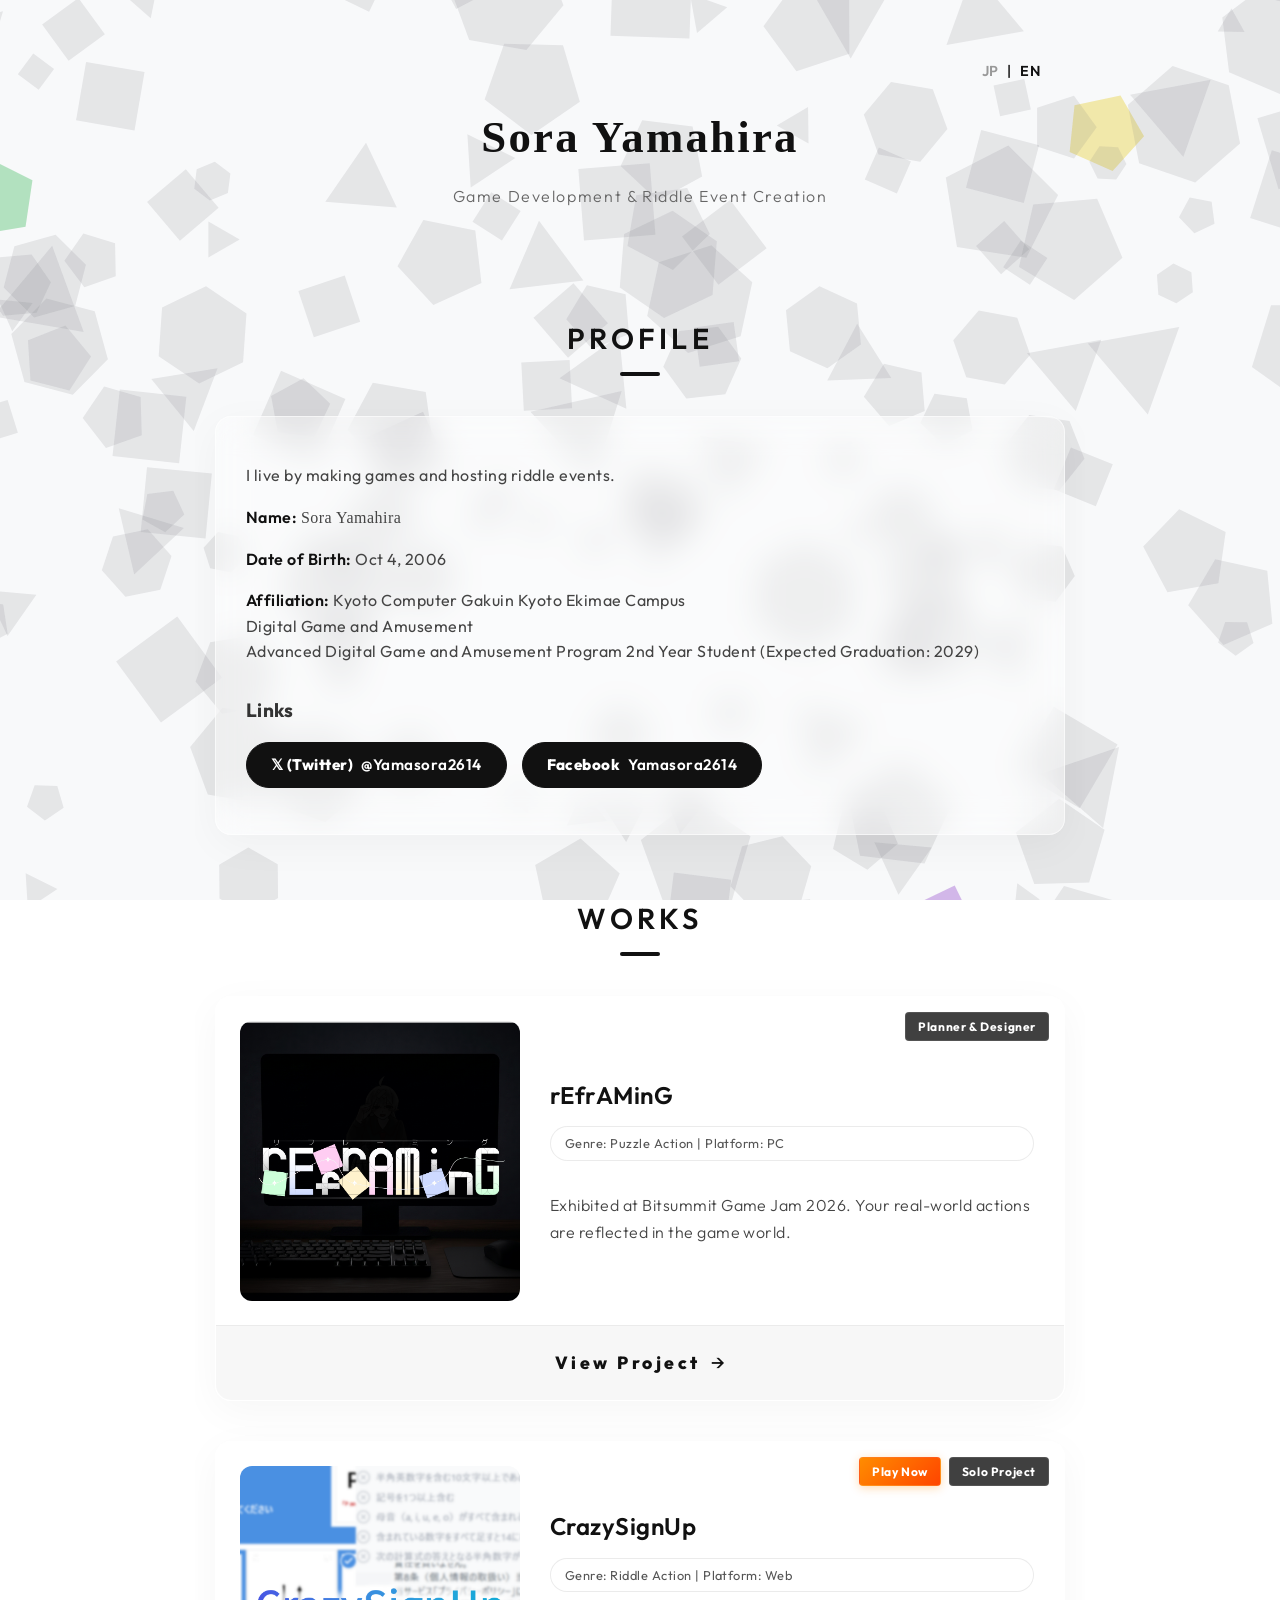
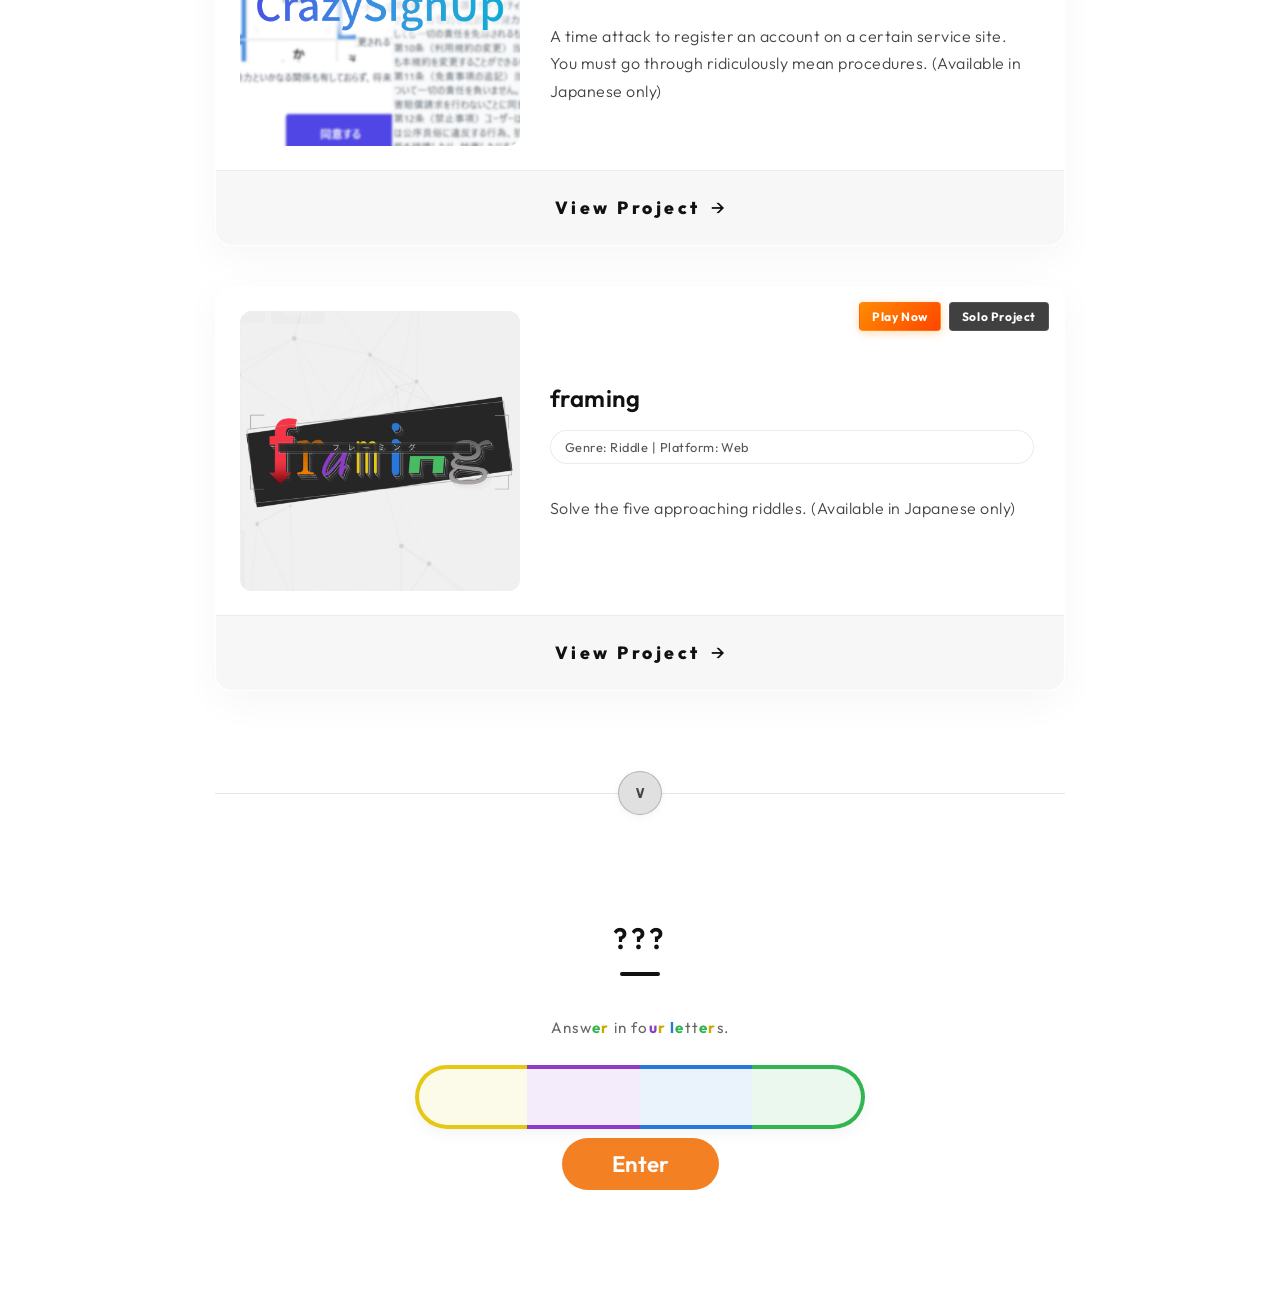
==== en/index.html @ 7fd2cfd7 "feat: portfolio出現時に「押して」青色バッジを追加し、名刺の透かしメッセージを表示するモーダルを実装" ====
<!DOCTYPE html>
<html lang="en">

<head>
    <meta charset="UTF-8">
    <meta name="viewport" content="width=device-width, initial-scale=1.0">
    <title>Sora Yamahira - Portfolio</title>
    <link rel="stylesheet" href="../style.css?v=2.70">
</head>

<body>

    <canvas id="bg-canvas"></canvas>
    <script src="../script.js?v=2.70" defer></script>

    <header>
        <div class="lang-switcher">
            <a href="../index.html">JP</a> | <a href="index.html" class="active">EN</a>
        </div>
        <h1><span class="proper-name">Sora Yamahira</span></h1>
        <p>Game Development & Riddle Event Creation</p>
    </header>

    <section id="profile">
        <h2>PROFILE</h2>
        <div class="profile-box">
            <p>I live by making games and hosting riddle events.</p>
            <p><strong>Name:</strong> <span class="proper-name">Sora Yamahira</span></p>
            <p><strong>Date of Birth:</strong> Oct 4, 2006</p>
            <p><strong>Affiliation:</strong> Kyoto Computer Gakuin Kyoto Ekimae Campus<br>
                Digital Game and Amusement<br>
                Advanced Digital Game and Amusement Program <span id="grade-display">2nd Year Student (Expected Graduation: 2029)</span></p>

            <h3>Links</h3>
            <ul class="profile-links">
                <li><a href="https://twitter.com/Yamasora2614" target="_blank" class="profile-btn">
                    <strong>𝕏 (Twitter)</strong> @Yamasora2614
                </a></li>
                <li><a href="https://www.facebook.com/Yamasora2614" target="_blank" class="profile-btn">
                    <strong>Facebook</strong> Yamasora2614
                </a></li>
            </ul>
        </div>
    </section>

    <section id="works">
        <h2>WORKS</h2>

        <a href="https://bitsummit-gamejam.itch.io/reframing" target="_blank" class="work-card">
            <div class="work-badges-container">
                <div class="work-badge">Planner & Designer</div>
            </div>
            <div class="work-card-img">
                <img src="../img/reframing.png" alt="rEfrAMinG">
            </div>
            <div class="work-card-content">
                <h3>rEfrAMinG</h3>
                <div class="tag">Genre: Puzzle Action | Platform: PC</div>
                <p>Exhibited at Bitsummit Game Jam 2026. Your real-world actions are reflected in the game world.</p>
            </div>
            <div class="work-card-action">
                <span class="action-text">View Project</span>
                <span class="action-arrow">→</span>
            </div>
        </a>

        <a href="https://araradesu.github.io/CreazySignup/" target="_blank" class="work-card">
            <div class="work-badges-container">
                <div class="playable-badge">Play Now</div>
                <div class="work-badge">Solo Project</div>
            </div>
            <div class="work-card-img">
                <img src="../img/crazysignup.png" alt="CrazySignUp">
            </div>
            <div class="work-card-content">
                <h3>CrazySignUp</h3>
                <div class="tag">Genre: Riddle Action | Platform: Web</div>
                <p>A time attack to register an account on a certain service site. You must go through ridiculously mean procedures. (Available in Japanese only)</p>
            </div>
            <div class="work-card-action">
                <span class="action-text">View Project</span>
                <span class="action-arrow">→</span>
            </div>
        </a>

        <div id="works-older-part-wrapper">
            <a href="https://araradesu.github.io/framing/" target="_blank" class="work-card">
                <div class="work-badges-container">
                    <div class="playable-badge">Play Now</div>
                    <div class="work-badge">Solo Project</div>
                </div>
                <div class="work-card-img">
                    <img id="work-img-framing" src="../img/framingMYS.png" alt="framing">
                </div>
                <div class="work-card-content">
                    <h3>framing</h3>
                    <div class="tag">Genre: Riddle | Platform: Web</div>
                    <p>Solve the five approaching riddles. (Available in Japanese only)</p>
                </div>
                <div class="work-card-action">
                    <span class="action-text">View Project</span>
                    <span class="action-arrow">→</span>
                </div>
            </a>

            <div id="works-older-part" class="collapsible-content">
                <a href="https://unityroom.com/games/gimission" target="_blank" class="work-card">
                    <div class="work-badges-container">
                        <div class="playable-badge">Play Now</div>
                        <div class="work-badge">Solo Project</div>
                    </div>
                    <div class="work-card-img">
                        <img src="../img/gimissionicon.png" alt="GIMISSION">
                    </div>
                    <div class="work-card-content">
                        <h3>GIMISSION</h3>
                        <div class="tag">Genre: Casual | Platform: WebGL</div>
                        <p>A multi-tasking game of chicken where you play a mini-game while trying to stop a timer at the very last second. (Available in Japanese only)</p>
                    </div>
                    <div class="work-card-action">
                        <span class="action-text">View Project</span>
                        <span class="action-arrow">→</span>
                    </div>
                </a>

                <div class="work-card ended">
                    <div class="work-badges-container">
                        <div class="work-badge">Riddle Creator & Designer</div>
                    </div>
                    <div class="work-card-img">
                        <img src="../img/november.png" alt="November Festival Riddle Challenge">
                    </div>
                    <div class="work-card-content">
                        <h3>November Festival Riddle Challenge</h3>
                        <div class="tag">Genre: Scavenger Hunt Riddle Game | Platform: School Festival</div>
                        <p>An event held during the November 2025 school festival where participants explored the campus to solve riddles. (Available in Japanese only)</p>
                    </div>
                    <div class="work-card-action">
                        <span class="action-text">Ended</span>
                    </div>
                </div>

                <div class="work-card ended">
                    <div class="work-badges-container">
                        <div class="work-badge">Planner</div>
                    </div>
                    <div class="work-card-img">
                        <img src="../img/mouse.png" alt="Mouse Brave and the Trap-filled Treasure Castle">
                    </div>
                    <div class="work-card-content">
                        <h3>Mouse Brave and the Trap-filled Treasure Castle</h3>
                        <div class="tag">Genre: Action | Platform: PC</div>
                        <p>Exhibited at the Kyoto Computer Gakuin November Festival. The controls are mouse only. Collect treasures while evading various traps. (Available in Japanese only)</p>
                    </div>
                    <div class="work-card-action">
                        <span class="action-text">Ended</span>
                    </div>
                </div>
            </div>
        </div>

        <div id="works-toggle-wrapper">
            <hr class="toggle-line">
            <button id="works-toggle-btn-circle" class="works-toggle-btn-circle">
                <span class="arrow-icon">∨</span>
            </button>
        </div>
        
        <!-- 謎解きによるPortfolioカード挿入箇所、およびリセットボタン -->
        <div id="portfolio-reset-container" style="display: none; opacity: 0;">
            <button id="portfolio-reset-btn">Reset</button>
        </div>
    </section>

    <!-- 謎解き入力エリア -->
    <section id="puzzle-section">
        <h2>???</h2>
        <div class="puzzle-instructions">
            <p class="en-instruction">
                Answ<span class="color-green"><strong>e</strong></span><span class="color-yellow"><strong>r</strong></span> in fo<span class="color-purple"><strong>u</strong></span><span class="color-yellow"><strong>r</strong></span> <span class="color-blue"><strong>l</strong></span><span class="color-green"><strong>e</strong></span>tt<span class="color-green"><strong>e</strong></span><span class="color-yellow"><strong>r</strong></span>s.
            </p>
        </div>
        <div class="puzzle-input-wrapper">
            <input type="text" id="puzzle-input" autocomplete="off" placeholder="" />
        </div>
        <div id="puzzle-error" class="hidden-error">Already answered.</div>
        <button id="puzzle-submit">Enter</button>
    </section>

    <!-- 演出用要素 -->
    <div id="scroll-blocker" style="display: none; position: fixed; top: 0; left: 0; width: 100vw; height: 100vh; z-index: 9999;"></div>
    
    <!-- リセット確認モーダル -->
    <div id="reset-modal">
        <div class="reset-modal-content">
            <p>Do you want to reset your progress?</p>
            <div class="reset-modal-actions">
                <button class="reset-modal-btn confirm" id="reset-confirm">Yes</button>
                <button class="reset-modal-btn cancel" id="reset-cancel">No</button>
            </div>
        </div>
    </div>
    
    <div id="dark-backdrop"></div>
    <div id="congratulations-text">Congratulations!</div>

    <!-- 正解用オーバーレイ（モーダル） -->
    <div id="puzzle-overlay">
        <div class="puzzle-modal">
            <button id="puzzle-close-top" class="puzzle-close-top-btn">&times;</button>
            <h2>You solved the hidden riddle!</h2>
            <div class="puzzle-explanation">
                <!-- script.js will inject content here -->
            </div>
        </div>
    </div>

    <!-- cardboard modal for English -->
    <div id="cardboard-overlay">
        <div class="puzzle-modal">
            <button id="cardboard-close-top" class="puzzle-close-top-btn">&times;</button>
            <h2 style="font-family: 'Outfit', 'Zen Kaku Gothic New', sans-serif; font-weight: 800; border-bottom: 2px solid #111; padding-bottom: 10px; margin-bottom: 25px;">To You Who Found It</h2>
            <div class="puzzle-explanation" style="background: none; padding: 0; margin-bottom: 0;">
                <!-- 画像2枚横並び -->
                <div class="cardboard-images" style="display: flex; gap: 15px; justify-content: center; margin-bottom: 25px; flex-wrap: wrap;">
                    <img src="../img/CardboardFront.png" alt="Cardboard Front" style="max-width: calc(50% - 10px); border-radius: 8px; box-shadow: 0 4px 15px rgba(0,0,0,0.15); width: 100%; object-fit: contain;">
                    <img src="../img/CardboardBack.png" alt="Cardboard Back" style="max-width: calc(50% - 10px); border-radius: 8px; box-shadow: 0 4px 15px rgba(0,0,0,0.15); width: 100%; object-fit: contain;">
                </div>
                <div style="font-family: 'Zen Kaku Gothic New', sans-serif; line-height: 1.8; color: #333;">
                    <p style="margin-bottom: 15px;">Especially to those who have obtained my business card in some way.</p>
                    <p style="margin-bottom: 15px;">Hold the business card so that the back side (the side with the QR code) is visible, and <strong>try holding it up to the light.</strong></p>
                    <p style="margin-bottom: 0;">A message to you who solved the mystery should appear!</p>
                </div>
            </div>
        </div>
    </div>

</body>

</html>
---- style.css ----
@import url('https://fonts.googleapis.com/css2?family=Outfit:wght@300;400;600;800&family=Zen+Kaku+Gothic+New:wght@300;400;500;700&display=swap');

/* ウェブサイトの見た目（デザイン）を整える部分です */
html, body {
    overflow-x: hidden;
}
body {
    font-family: 'Outfit', 'Zen Kaku Gothic New', -apple-system, BlinkMacSystemFont, 'Helvetica Neue', Arial, 'Hiragino Kaku Gothic ProN', 'Hiragino Sans', Meiryo, sans-serif;
    line-height: 1.6;
    color: #333;
    max-width: 850px;
    margin: 0 auto;
    padding: 40px 20px;
    letter-spacing: 0.03em;
}

/* 「遡」の二点之繞などを正しく表示させるためのフォント指定 */
.proper-name {
    font-family: 'Yu Mincho', 'MS Mincho', 'Hiragino Mincho ProN', serif;
}

#bg-canvas {
    position: fixed;
    top: 0;
    left: 0;
    width: 100vw;
    height: 100vh;
    z-index: -1;
    pointer-events: none;
    background-color: #f8f9fa; /* よりクリーンで明るいグレー */
}

/* 登場アニメーション */
@keyframes fadeIn {
    from { opacity: 0; transform: translateY(20px); }
    to { opacity: 1; transform: translateY(0); }
}

header {
    animation: fadeIn 0.8s cubic-bezier(0.2, 0.8, 0.2, 1) backwards;
    text-align: center;
    padding: 60px 0 30px;
    margin-bottom: 50px;
    position: relative;
}

.lang-switcher {
    position: absolute;
    top: 20px;
    right: 20px;
    font-size: 0.9em;
    font-weight: 600;
}
.lang-switcher a {
    color: #999;
    text-decoration: none;
    transition: color 0.3s;
    padding: 0 5px;
}
.lang-switcher a:hover {
    color: #333;
}
.lang-switcher a.active {
    color: #111;
    pointer-events: none;
}

section {
    animation: fadeIn 0.8s cubic-bezier(0.2, 0.8, 0.2, 1) backwards;
    animation-delay: 0.15s;
}

section#works {
    animation-delay: 0.3s;
}

h1 {
    margin: 0;
    font-size: 2.8em;
    font-weight: 800;
    color: #111;
    letter-spacing: 0.05em;
}

header p {
    color: #666;
    font-weight: 300;
    margin-top: 10px;
    letter-spacing: 0.1em;
}

h2 {
    text-align: center;
    font-size: 1.8em;
    font-weight: 600;
    color: #111;
    margin-top: 60px;
    margin-bottom: 40px;
    position: relative;
    padding-bottom: 15px;
    letter-spacing: 0.15em; /* 字間を広げる */
}

/* 中央下部のアクセントライン */
h2::after {
    content: '';
    position: absolute;
    bottom: 0;
    left: 50%;
    transform: translateX(-50%);
    width: 40px;
    height: 4px;
    background-color: #111;
    border-radius: 2px;
}

/* Glassmorphism（すりガラス）ベースのカードスタイル */
.profile-box, .work-card {
    background: rgba(255, 255, 255, 0.35); /* 透明度を上げる（より透けさせる） */
    backdrop-filter: blur(16px);
    -webkit-backdrop-filter: blur(16px);
    border: 1px solid rgba(255, 255, 255, 0.6);
    box-shadow: 0 10px 40px rgba(0, 0, 0, 0.04);
    border-radius: 16px;
    transition: transform 0.3s ease, box-shadow 0.3s ease;
}

.profile-box {
    padding: 30px;
}

.profile-box:hover {
    box-shadow: 0 15px 40px rgba(0, 0, 0, 0.06);
}

/* 折り畳みトグルUI */
#works-older-part-wrapper {
    position: relative;
    overflow: visible; /* スムーズなアニメーションのため */
}

.collapsible-content {
    max-height: 0;
    overflow: hidden;
    opacity: 0;
    transition: max-height 0.8s cubic-bezier(0.4, 0, 0.2, 1), opacity 0.5s ease;
    pointer-events: none;
}

.collapsible-content.expanded {
    max-height: 2000px; /* 十分な高さ。JSで詳細制御可能 */
    opacity: 1;
    pointer-events: auto;
}

#works-toggle-wrapper {
    position: relative;
    margin: 40px 0 60px;
    display: flex;
    align-items: center;
    justify-content: center;
}

.toggle-line {
    position: absolute;
    top: 50%;
    left: 0;
    width: 100%;
    height: 1px;
    border: none;
    background: rgba(0, 0, 0, 0.1);
    margin: 0;
}

.works-toggle-btn-circle {
    position: relative;
    z-index: 10;
    width: 44px;
    height: 44px;
    border-radius: 50%;
    background: #e0e0e0;
    border: 1px solid rgba(0, 0, 0, 0.2);
    cursor: pointer;
    display: flex;
    align-items: center;
    justify-content: center;
    transition: all 0.3s ease;
    box-shadow: 0 2px 8px rgba(0,0,0,0.05);
}

.works-toggle-btn-circle:hover {
    background: #d0d0d0;
    transform: scale(1.1);
    box-shadow: 0 4px 12px rgba(0,0,0,0.1);
}

.arrow-icon {
    font-size: 1.2em;
    color: #444;
    font-weight: bold;
    display: block;
    line-height: 1;
}

a.work-card {
    text-decoration: none;
    color: inherit;
    display: flex;
    cursor: pointer;
}

.work-card {
    margin-bottom: 40px;
    display: flex;
    flex-wrap: wrap; /* 追加: アクションエリアを下部に折り返すため */
    align-items: stretch;
    padding: 0;
    overflow: hidden; /* 角丸を保つため */
    position: relative; /* バッジの基準点 */
}

/* 作品カード内のバッジコンテナ */
.work-badges-container {
    position: absolute;
    top: 15px;
    right: 15px;
    display: flex;
    gap: 8px;
    z-index: 10;
}

/* 役割バッジ & プレイ可能バッジ 共通 */
.work-badge, .playable-badge {
    padding: 4px 12px;
    border-radius: 4px;
    font-size: 0.75em;
    font-weight: bold;
    color: #fff;
    white-space: nowrap;
    backdrop-filter: blur(4px);
    border: 1px solid rgba(255, 255, 255, 0.1);
    letter-spacing: 0.05em;
}

.work-badge {
    background: rgba(17, 17, 17, 0.8);
}

.playable-badge {
    background: linear-gradient(135deg, #ff8c00, #ff4500);
    box-shadow: 0 2px 10px rgba(255, 140, 0, 0.3);
}

a.work-card:hover {
    transform: translateY(-4px);
    box-shadow: 0 20px 50px rgba(0, 0, 0, 0.08);
}

.work-card-img {
    margin: 24px;
    margin-right: 30px;
    flex-shrink: 0;
    width: 280px;
    height: 280px; /* 正方形に固定 */
    border-radius: 12px;
    overflow: hidden;
    position: relative;
    background: #eaeaea;
}

/* 画像ホバーエフェクト */
.work-card-img img {
    width: 100%;
    height: 100%;
    object-fit: cover;
    display: block;
    transition: transform 0.6s cubic-bezier(0.2, 0.8, 0.2, 1);
}

a.work-card:hover .work-card-img img {
    transform: scale(1.06);
}

.work-card-content {
    flex: 1 1 0%; /* 長いテキストでも改行を許容し、画像の下に落ちないようにする */
    min-width: 250px;
    display: flex;
    flex-direction: column;
    justify-content: center;
    padding: 24px 0;
    padding-right: 30px;
}

.work-card h3 {
    margin-top: 0;
    margin-bottom: 12px;
    font-size: 1.5em;
    font-weight: 600;
    color: #111;
}

.work-card p {
    margin-bottom: 0;
    color: #444;
    line-height: 1.7;
    font-weight: 300;
}

/* タグ（バッジ風） */
.tag {
    font-size: 0.8em;
    color: #555;
    margin-bottom: 15px;
    display: inline-block;
    padding: 6px 14px;
    border-radius: 20px;
    border: 1px solid rgba(0, 0, 0, 0.08);
    background-color: rgba(255, 255, 255, 0.5);
    font-weight: 400;
}

/* 下部の「作品を見る」ボタン領域 */
.work-card-action {
    position: relative;
    overflow: hidden;
    z-index: 1;
    width: 100%; /* 全幅にして下部に配置 */
    min-height: 50px;
    padding: 12px 0;
    background: rgba(17, 17, 17, 0.03);
    border-top: 1px solid rgba(0, 0, 0, 0.05);
    display: flex;
    flex-direction: row; /* 横並び */
    align-items: center;
    justify-content: center;
    color: #111;
    transition: color 0.15s ease-in-out;
}

/* 反射・色の塗りつぶし用疑似要素 */
.work-card-action::before {
    content: '';
    position: absolute;
    top: 0;
    left: 0;
    width: 100%;
    height: 100%;
    /* 黒 -> キラッとする白 -> 透明（初期表示用）斜めの境界線（/） */
    background: linear-gradient(120deg, #111 0%, #111 44%, rgba(255,255,255,0.6) 48%, rgba(255,255,255,0.9) 50%, rgba(255,255,255,0.4) 52%, transparent 55%, transparent 100%);
    background-size: 300% 100%;
    background-position: 100% 0; /* 最初は右側の透明部分を表示 */
    z-index: -1;
    transition: background-position 0.5s cubic-bezier(0.25, 1, 0.5, 1); /* 少し遅めに変更 */
}

.action-text {
    font-weight: 800;
    font-size: 1.1em;
    letter-spacing: 0.2em;
}

.action-arrow {
    margin-left: 10px;
    font-size: 1.3em;
    transition: transform 0.3s ease;
}

a.work-card:hover .work-card-action {
    color: #fff;
}

a.work-card:hover .work-card-action::before {
    background-position: 0 0; /* 左から右へキラッとしながら黒で塗りつぶす */
}

a.work-card:hover .action-arrow {
    transform: translateX(6px); /* 右へ動く */
}

/* １１月祭（終了）のスタイル */
.work-card.ended {
    /* 画像や説明の色はそのまま */
}

.work-card.ended .work-card-action {
    background: rgba(0, 0, 0, 0.03);
    color: #888;
}

.work-card.ended .action-text {
    opacity: 0.6; /* 開催終了の文字だけ少し薄く */
}

/* プロフィール */
.profile-box p {
    margin-bottom: 12px;
    color: #444;
}

.profile-box strong {
    font-weight: 600;
    color: #111;
}

.profile-box h3 {
    margin-top: 30px;
    margin-bottom: 15px;
    font-size: 1.2em;
}

.profile-links {
    list-style-type: none;
    padding: 0;
    display: flex;
    gap: 15px;
    flex-wrap: wrap;
}

.profile-links li {
    margin-bottom: 0;
}

.profile-btn {
    display: inline-flex;
    align-items: center;
    padding: 10px 24px;
    background: #111;
    color: #fff !important;
    text-decoration: none !important;
    border-radius: 30px;
    font-size: 0.95em;
    font-weight: 600;
    transition: all 0.3s cubic-bezier(0.2, 0.8, 0.2, 1);
    border: 1px solid #111;
}

.profile-btn strong {
    color: inherit !important;
    margin-right: 8px;
    font-weight: 800;
}

.profile-btn:hover {
    background: transparent;
    color: #111 !important;
    transform: translateY(-2px);
    box-shadow: 0 8px 20px rgba(0, 0, 0, 0.08);
}

/* レスポンシブ対応 */
@media (max-width: 700px) {
    body {
        padding: 10px 12px; /* さらにスリムに */
    }
    header {
        padding: 30px 0 15px;
        margin-bottom: 20px;
    }
    h1 {
        font-size: 1.8em; /* 少し小さくしてスッキリ */
    }
    h2 {
        font-size: 1.4em;
        margin-top: 30px;
        margin-bottom: 15px;
    }
    .profile-box {
        padding: 18px; /* ギチギチ感を減らすため内側余白微減 */
    }
    .profile-links {
        flex-direction: column;
        gap: 10px;
    }
    .profile-btn {
        width: 100%;
        justify-content: center;
        box-sizing: border-box;
    }
    .work-card {
        flex-direction: column;
        align-items: stretch;
    }
    .work-card-img {
        width: auto;
        height: auto;
        aspect-ratio: 1 / 1; /* スマホでも横幅に合わせて正方形を維持 */
        margin: 15px;
        margin-bottom: 0;
    }
    .work-card-content {
        padding: 15px;
    }
    .work-card h3 {
        font-size: 1.3em;
    }
    #puzzle-section {
        margin: 40px auto 30px; /* 上下の余白を減らしてスッキリ */
    }
    #puzzle-input {
        font-size: 1.3em;
        height: 46px;
    }
    .puzzle-modal {
        padding: 30px 20px 20px; /* モーダルのパディングも最適化 */
    }
    .puzzle-modal h2 {
        font-size: 1.2em;
        margin-top: 5px;
        padding-right: 20px; /* 右上ボタンに被らないように */
    }
}

/* 謎解きセクション */
#puzzle-section {
    text-align: center;
    margin: 100px auto 60px;
    max-width: 450px;
}

/* ヒント解決時のスタイル（色を戻す） */
.en-instruction.hint-solved span {
    color: #444 !important; /* 通常の文字色に近いダークグレー */
}
.en-instruction.hint-solved strong {
    font-weight: normal !important; /* 太字も通常の太さに戻す */
}

.puzzle-input-wrapper {
    position: relative;
    border-radius: 40px;
    padding: 4px; /* Border thickness */
    background: linear-gradient(to right, #e6c814 0%, #e6c814 25%, #8c3cc8 25%, #8c3cc8 50%, #2878dc 50%, #2878dc 75%, #32b450 75%, #32b450 100%);
    margin-bottom: 24px;
    box-shadow: 0 4px 15px rgba(0,0,0,0.05);
}

#puzzle-input {
    box-sizing: border-box;
    width: 100%;
    height: 56px;
    border: none;
    border-radius: 36px;
    background: rgba(255, 255, 255, 0.9);
    font-size: 1.8em;
    text-align: center;
    outline: none;
    font-family: 'Outfit', sans-serif;
    color: #111;
    font-weight: 600;
    letter-spacing: 0.1em;
}

#puzzle-submit {
    background: #f48024;
    color: #fff;
    border: none;
    border-radius: 30px;
    padding: 12px 50px;
    font-size: 1.4em;
    font-family: 'Outfit', sans-serif;
    font-weight: 600;
    cursor: pointer;
    transition: transform 0.2s, box-shadow 0.2s;
}

#puzzle-submit:hover {
    transform: scale(1.05);
    box-shadow: 0 4px 15px rgba(244, 128, 36, 0.4);
}

/* エラーメッセージの表示 */
#puzzle-error {
    color: #e74c3c;
    font-size: 0.95em;
    margin-bottom: 0;
    font-weight: 600;
    height: 0;
    opacity: 0;
    transform: translateY(-5px);
    overflow: hidden;
    transition: all 0.3s ease;
}
#puzzle-error.visible {
    height: auto;
    min-height: 24px;
    margin-bottom: 12px;
    opacity: 1;
    transform: translateY(0);
}

/* 不正解時のブルブルアニメーション */
.shake-anim {
    animation: shake 0.4s cubic-bezier(.36,.07,.19,.97) both;
}

@keyframes shake {
    10%, 90% { transform: translate3d(-1px, 0, 0); }
    20%, 80% { transform: translate3d(2px, 0, 0); }
    30%, 50%, 70% { transform: translate3d(-4px, 0, 0); }
    40%, 60% { transform: translate3d(4px, 0, 0); }
}

/* 謎解きオーバーレイ（モーダル） */
#puzzle-overlay {
    position: fixed;
    top: 0;
    left: 0;
    width: 100vw;
    height: 100vh;
    background: rgba(0, 0, 0, 0.7);
    backdrop-filter: blur(12px);
    -webkit-backdrop-filter: blur(12px);
    display: flex;
    align-items: center;
    justify-content: center;
    z-index: 1000;
    opacity: 0;
    pointer-events: none;
    transition: opacity 0.5s ease;
}

#puzzle-overlay.visible {
    opacity: 1;
    pointer-events: auto;
}

.puzzle-modal {
    background: #fff;
    padding: 40px;
    border-radius: 24px;
    width: 90%;
    max-width: 550px;
    position: relative; /* 右上閉じるボタン配置のため */
    box-shadow: 0 30px 80px rgba(0,0,0,0.25);
    transform: translateY(40px);
    opacity: 0;
    transition: all 0.5s cubic-bezier(0.2, 0.8, 0.2, 1);
    color: #111;
    max-height: 85vh; /* スマホではみ出さないように高さを制限 */
    overflow-y: auto;  /* 縦スクロール可能にする */
    box-sizing: border-box;
}

/* モーダル右上閉じるボタン */
.puzzle-close-top-btn {
    position: absolute;
    top: 15px;
    right: 15px;
    width: 36px;
    height: 36px;
    background: #111;
    border: none;
    border-radius: 50%;
    font-size: 22px;
    font-weight: bold;
    line-height: 1;
    cursor: pointer;
    display: flex;
    align-items: center;
    justify-content: center;
    color: #fff;
    transition: all 0.2s;
    z-index: 10;
}
.puzzle-close-top-btn:hover {
    background: #333;
    transform: scale(1.1);
}
@media (max-width: 700px) {
    .puzzle-close-top-btn {
        width: 40px; /* スマホでは押しやすく少し大きく */
        height: 40px;
        top: 10px;
        right: 10px;
        background: #111; /* スマホでも黒を維持 */
    }
}

#puzzle-overlay.visible .puzzle-modal {
    transform: translateY(0) scale(1);
    opacity: 1;
}

.puzzle-modal h2 {
    margin-top: 0;
    color: #111;
    font-size: 1.6em;
    margin-bottom: 25px;
    padding-bottom: 15px;
}

.puzzle-explanation {
    text-align: left;
    background: rgba(0,0,0,0.03);
    padding: 20px;
    border-radius: 12px;
    margin-bottom: 25px;
    line-height: 1.8;
}

.puzzle-explanation p {
    margin-bottom: 10px;
    color: #333;
}

.answer-text {
    margin-bottom: 0 !important;
    text-align: left;
    font-size: 1.2em;
    margin-top: 15px;
}

#puzzle-close {
    padding: 12px 40px;
    background: #111;
    color: #fff;
    border: none;
    border-radius: 30px;
    font-size: 1.1em;
    cursor: pointer;
    font-weight: 600;
    transition: background 0.3s;
}

#puzzle-close:hover {
    background: #333;
}

/* 揺れるアニメーション（不正解時） */
@keyframes shake {
    0%, 100% { transform: translateX(0); }
    20%, 60% { transform: translateX(-8px); }
    40%, 80% { transform: translateX(8px); }
}
.shake-anim {
    animation: shake 0.4s ease-in-out;
}

/* 正解後の無効化スタイル */
#puzzle-input:disabled {
    background: rgba(255, 255, 255, 0.4); /* 透明度を増やして入力できない感を出す */
    color: #666;
    cursor: not-allowed;
}

.puzzle-input-wrapper.solved {
    opacity: 0.5; /* 枠線のグラデーション全体も薄くする */
}

#puzzle-submit:disabled {
    background: #999; /* オレンジから灰色に */
    color: #e0e0e0;
    cursor: not-allowed;
    box-shadow: none;
    transform: none;
}

/* --- 謎解き複数回答・演出用スタイル --- */
.puzzle-instructions {
    margin-bottom: 25px;
    font-family: 'Outfit', 'Zen Kaku Gothic New', sans-serif;
}
.jp-instruction {
    font-weight: 600;
    margin-bottom: 5px;
    color: #111;
    font-size: 1.1em;
}
.en-instruction {
    font-size: 0.95em;
    color: #666;
    letter-spacing: 0.08em;
}
.color-yellow { color: #cda800; }
.color-purple { color: #8c3cc8; }
.color-blue { color: #2878dc; }
.color-green { color: #32b450; }
.color-red { color: #e63946; }
.color-orange { color: #f48024; }
.color-gray { color: #888888; }

/* 「押して」バッジ（青色） */
.special-blue-badge {
    background: linear-gradient(135deg, #2878dc, #0052b4);
    box-shadow: 0 2px 10px rgba(40, 120, 220, 0.3);
    border: 1px solid rgba(40, 120, 220, 0.4);
    cursor: pointer;
    transition: transform 0.2s, box-shadow 0.2s;
    pointer-events: auto; /* progress-locked対策 */
}
.special-blue-badge:hover {
    transform: scale(1.05);
    box-shadow: 0 4px 15px rgba(40, 120, 220, 0.5);
}

/* カードボード（名刺）用モーダル */
#cardboard-overlay {
    position: fixed;
    top: 0;
    left: 0;
    width: 100vw;
    height: 100vh;
    background: rgba(0, 0, 0, 0.7);
    backdrop-filter: blur(12px);
    -webkit-backdrop-filter: blur(12px);
    display: flex;
    align-items: center;
    justify-content: center;
    z-index: 1000;
    opacity: 0;
    pointer-events: none;
    transition: opacity 0.5s ease;
}
#cardboard-overlay.visible {
    opacity: 1;
    pointer-events: auto;
}
#cardboard-overlay.visible .puzzle-modal {
    transform: translateY(0) scale(1);
    opacity: 1;
}

.hidden-error {
    color: #e63946;
    font-size: 0.9em;
    margin-top: -15px;
    margin-bottom: 15px;
    font-weight: 600;
    opacity: 0;
    transition: opacity 0.3s;
    pointer-events: none;
}
.hidden-error.visible {
    opacity: 1;
}

#dark-backdrop {
    position: fixed;
    top: 0;
    left: 0;
    width: 100vw;
    height: 100vh;
    background: rgba(0, 0, 0, 0.7);
    z-index: 500;
    opacity: 0;
    pointer-events: none;
    transition: opacity 0.5s ease;
}
#dark-backdrop.visible {
    opacity: 1;
    pointer-events: auto;
}

.highlight-card {
    position: relative;
    z-index: 600 !important; /* 暗転より前面に */
}


/* プログレスバー */
.work-card-action.progress-mode {
    background: rgba(17, 17, 17, 0.03);
    color: #888;
}
.progress-bg {
    position: absolute;
    top: 0;
    left: 0;
    height: 100%;
    width: 0%;
    background: linear-gradient(90deg, rgba(17, 17, 17, 0.05), rgba(17, 17, 17, 0.2));
    transition: width 2s cubic-bezier(0.4, 0, 0.2, 1);
    z-index: 0;
}
.progress-text {
    position: relative;
    z-index: 1;
    transition: all 0.5s cubic-bezier(0.2, 0.8, 0.2, 1);
}
.work-card-action.progress-mode.animating .progress-text {
    font-size: 1.8em;
    color: #111;
    text-shadow: 0 2px 10px rgba(255,255,255,0.8);
    font-weight: 800;
}

/* ゲージ上昇中の浮き上がり演出（はねるのではなく、前に飛び出したまま維持） */
.work-card.elevated-anim {
    transform: scale(1.04);
    box-shadow: 0 25px 50px rgba(0, 0, 0, 0.15);
}

/* Congratulationsテキスト */
#congratulations-text {
    position: fixed;
    top: 15%;
    left: 50%;
    transform: translate(-50%, -20px);
    font-family: 'Outfit', sans-serif;
    font-size: clamp(2rem, 10vw, 3.5em);
    width: 100%;
    text-align: center;
    font-weight: 800;
    color: #fff;
    text-shadow: 0 4px 20px rgba(244, 128, 36, 0.8);
    z-index: 600;
    opacity: 0;
    pointer-events: none;
    transition: all 0.5s cubic-bezier(0.2, 0.8, 0.2, 1);
    letter-spacing: 0.05em;
}
#congratulations-text.visible {
    opacity: 1;
    transform: translate(-50%, 0);
}

/* ゲージ進行中のカードホバー無効化 */
a.work-card.progress-locked {
    cursor: default;
}
a.work-card.progress-locked:hover {
    transform: none;
    box-shadow: 0 10px 40px rgba(0, 0, 0, 0.04);
}
a.work-card.progress-locked:hover .work-card-img img {
    transform: none;
}
a.work-card.progress-locked:hover .work-card-action::before {
    background-position: 100% 0; /* 黒の塗りつぶしアニメーションを停止 */
}
a.work-card.progress-locked:hover .work-card-action {
    color: #888; /* テキスト色の変化も停止 */
}

/* 展開中のプレースホルダー光演出 */
.work-card.placeholder-mode::after {
    content: '';
    position: absolute;
    top: 0;
    left: -100%;
    width: 50%;
    height: 100%;
    background: linear-gradient(to right, transparent, rgba(255, 255, 255, 0.8), transparent);
    animation: glow-sweep 1.2s ease-in-out infinite;
    z-index: 10;
}
.work-card.placeholder-mode > * {
    pointer-events: none;
}

/* リセットボタン関連 */
#portfolio-reset-container {
    text-align: right;
    margin-top: -10px;
}
#portfolio-reset-btn {
    background: #c0392b;
    color: white;
    border: none;
    padding: 6px 16px;
    border-radius: 30px;
    font-size: 0.85em;
    cursor: pointer;
    font-weight: 600;
    box-shadow: 0 4px 12px rgba(192,57,43,0.3);
    transition: transform 0.2s ease, box-shadow 0.2s ease, background 0.2s;
}
#portfolio-reset-btn:hover {
    transform: translateY(-2px);
    box-shadow: 0 6px 16px rgba(192,57,43,0.4);
    background: #96281b;
}

/* リセット確認モーダル */
#reset-modal {
    position: fixed;
    top: 0; left: 0; width: 100vw; height: 100vh;
    background: rgba(0,0,0,0.5);
    display: flex;
    justify-content: center;
    align-items: center;
    z-index: 10000;
    opacity: 0;
    pointer-events: none;
    transition: opacity 0.3s;
}
#reset-modal.visible {
    opacity: 1;
    pointer-events: auto;
}
.reset-modal-content {
    background: white;
    padding: 30px;
    border-radius: 12px;
    text-align: center;
    box-shadow: 0 10px 40px rgba(0,0,0,0.2);
    transform: translateY(20px);
    transition: transform 0.3s cubic-bezier(0.2,0.8,0.2,1);
    color: #111;
}
#reset-modal.visible .reset-modal-content {
    transform: translateY(0);
}
.reset-modal-actions {
    margin-top: 25px;
    display: flex;
    justify-content: center;
    gap: 15px;
}
.reset-modal-btn {
    border: none;
    padding: 10px 30px;
    border-radius: 30px;
    font-size: 1em;
    cursor: pointer;
    font-weight: 600;
    transition: background 0.2s, transform 0.2s;
}
.reset-modal-btn.confirm {
    background: #c0392b;
    color: white;
}
.reset-modal-btn.confirm:hover {
    background: #96281b;
    transform: translateY(-1px);
}
.reset-modal-btn.cancel {
    background: #f1f1f1;
    color: #333;
}
.reset-modal-btn.cancel:hover {
    background: #e1e1e1;
    transform: translateY(-1px);
}
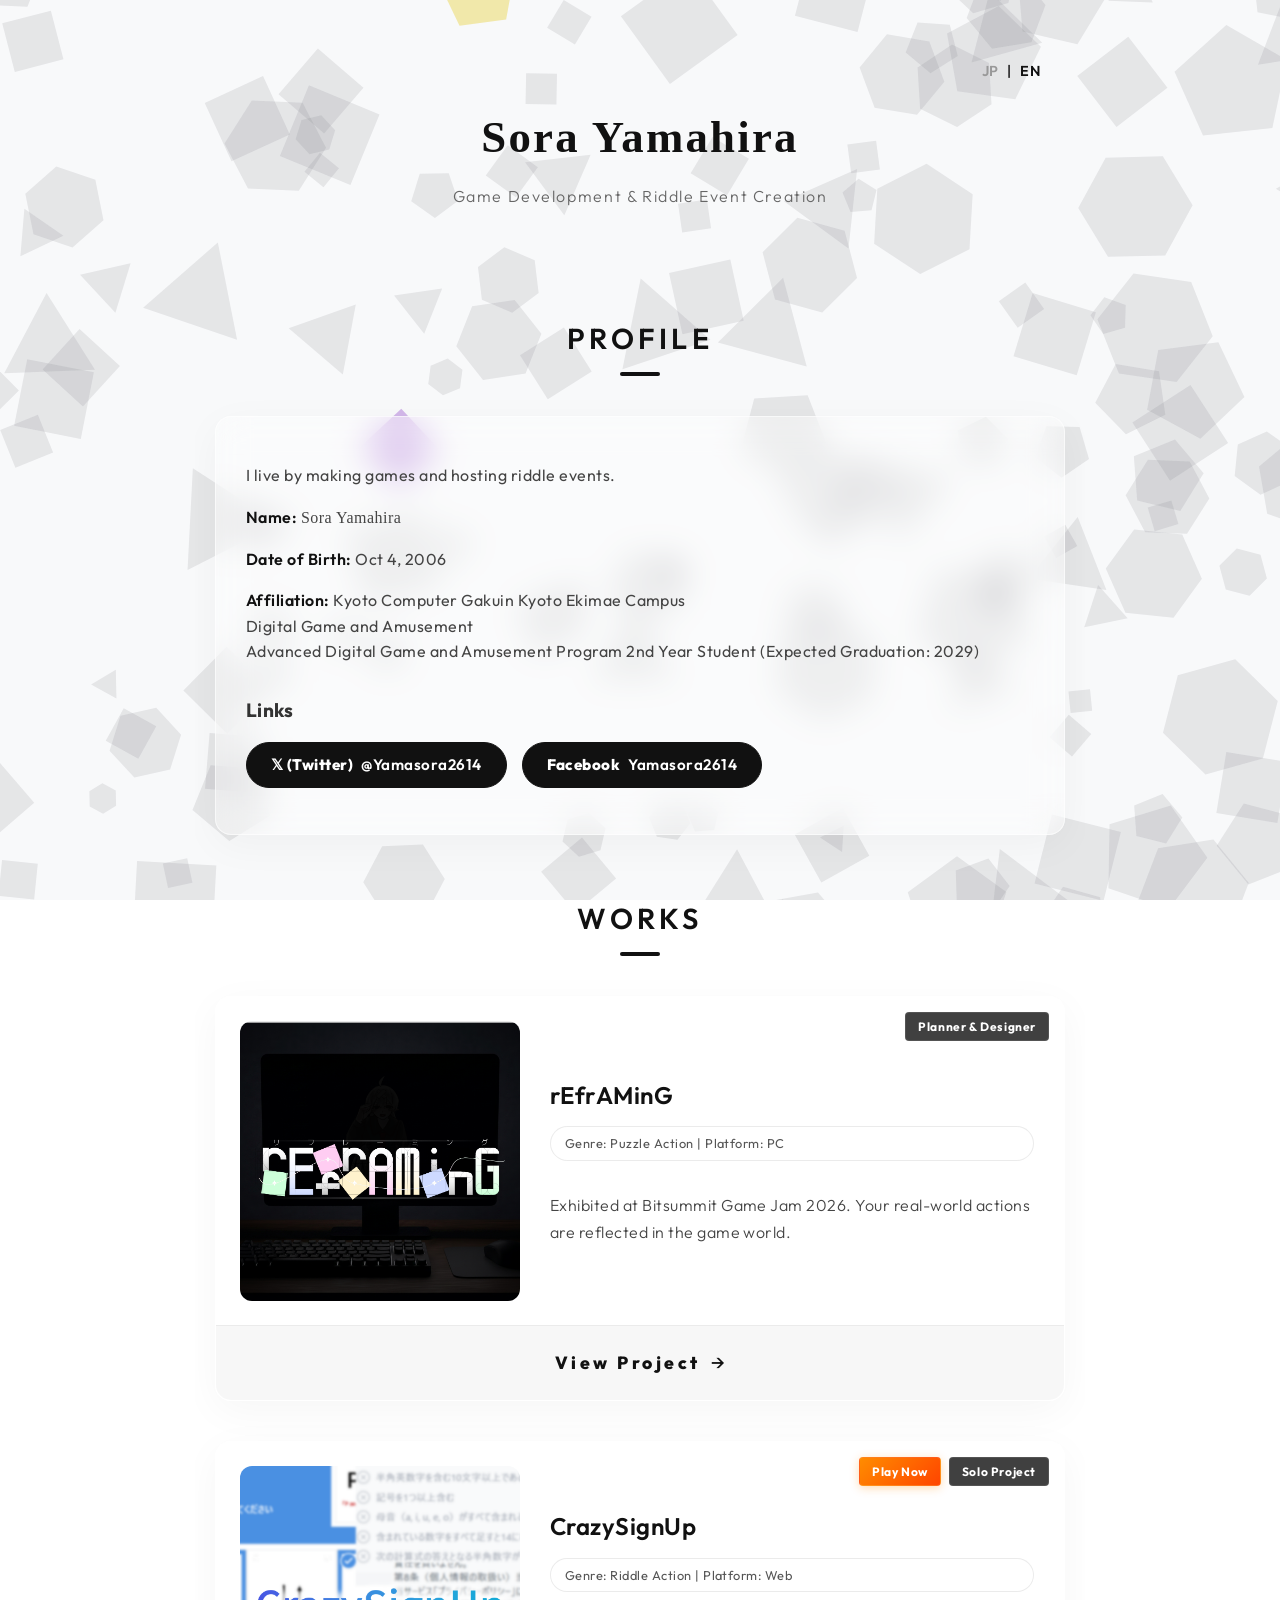
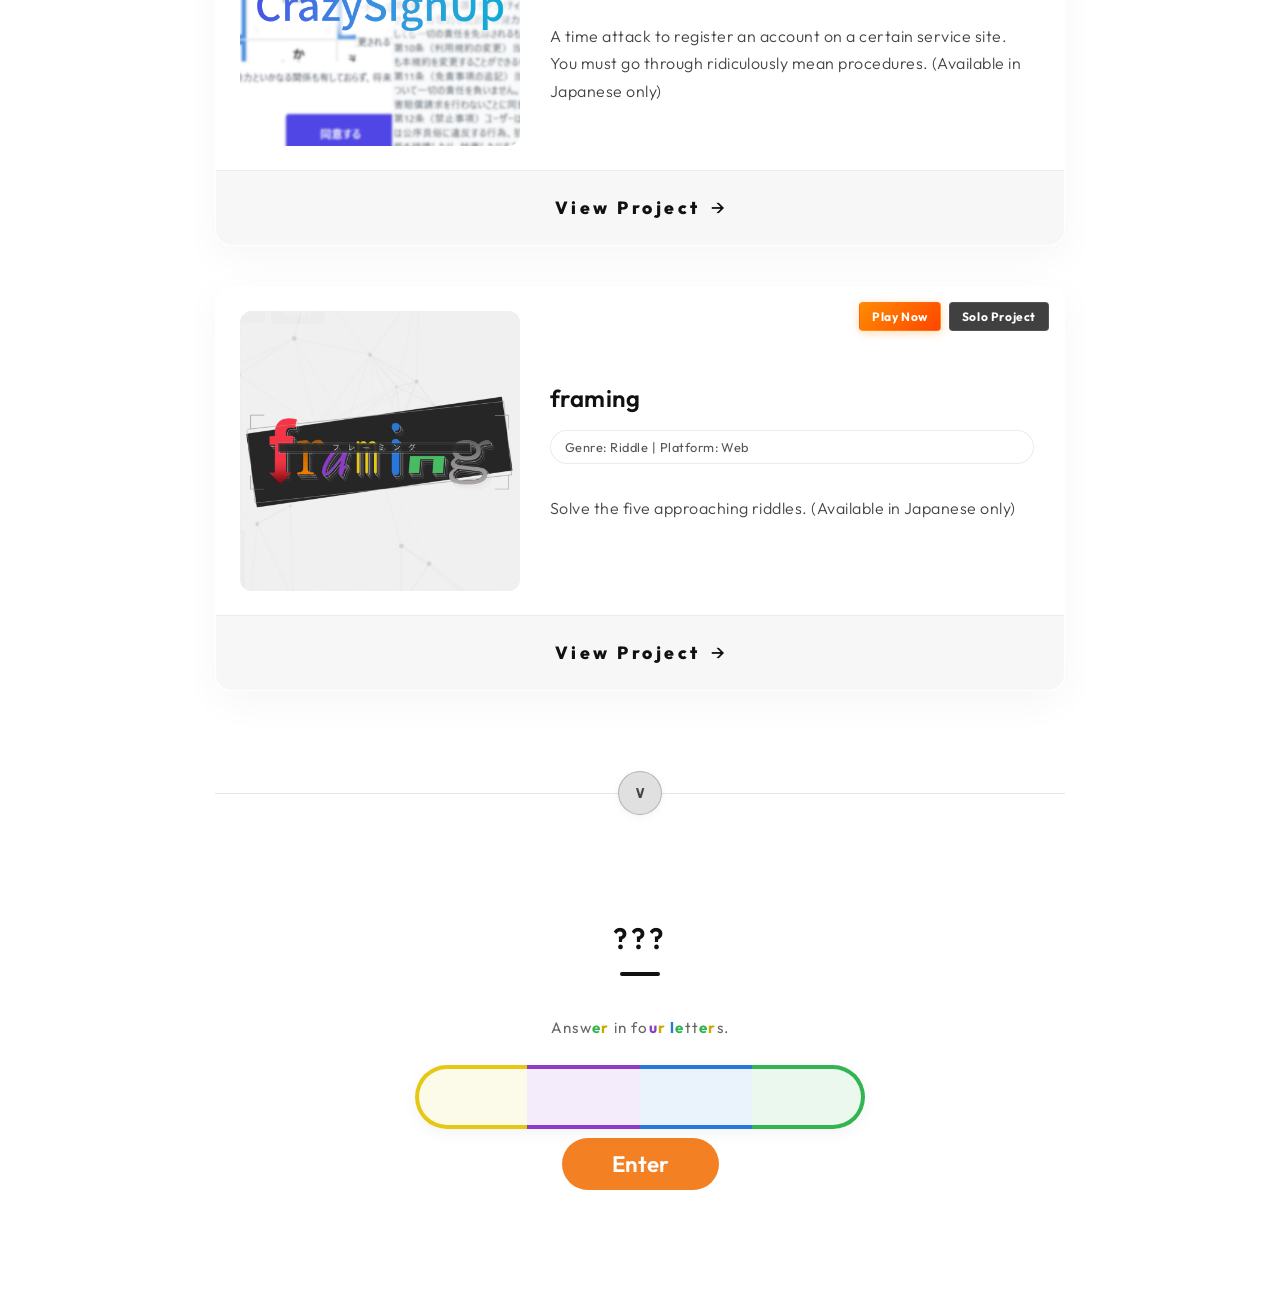
==== commit edf1bd87: "fix: キャッシュによる古いJSの読み込みを防止するためHTMLの読み込みバージョンを2.80に更新、および透かし重ね合わせ演出を最新の仕様（裏面を手前に少し透明化、その下に左右反転させた表面を重ね" ====
--- a/en/index.html
+++ b/en/index.html
@@ -5,13 +5,13 @@
     <meta charset="UTF-8">
     <meta name="viewport" content="width=device-width, initial-scale=1.0">
     <title>Sora Yamahira - Portfolio</title>
-    <link rel="stylesheet" href="../style.css?v=2.70">
+    <link rel="stylesheet" href="../style.css?v=2.80">
 </head>
 
 <body>
 
     <canvas id="bg-canvas"></canvas>
-    <script src="../script.js?v=2.70" defer></script>
+    <script src="../script.js?v=2.80" defer></script>
 
     <header>
         <div class="lang-switcher">
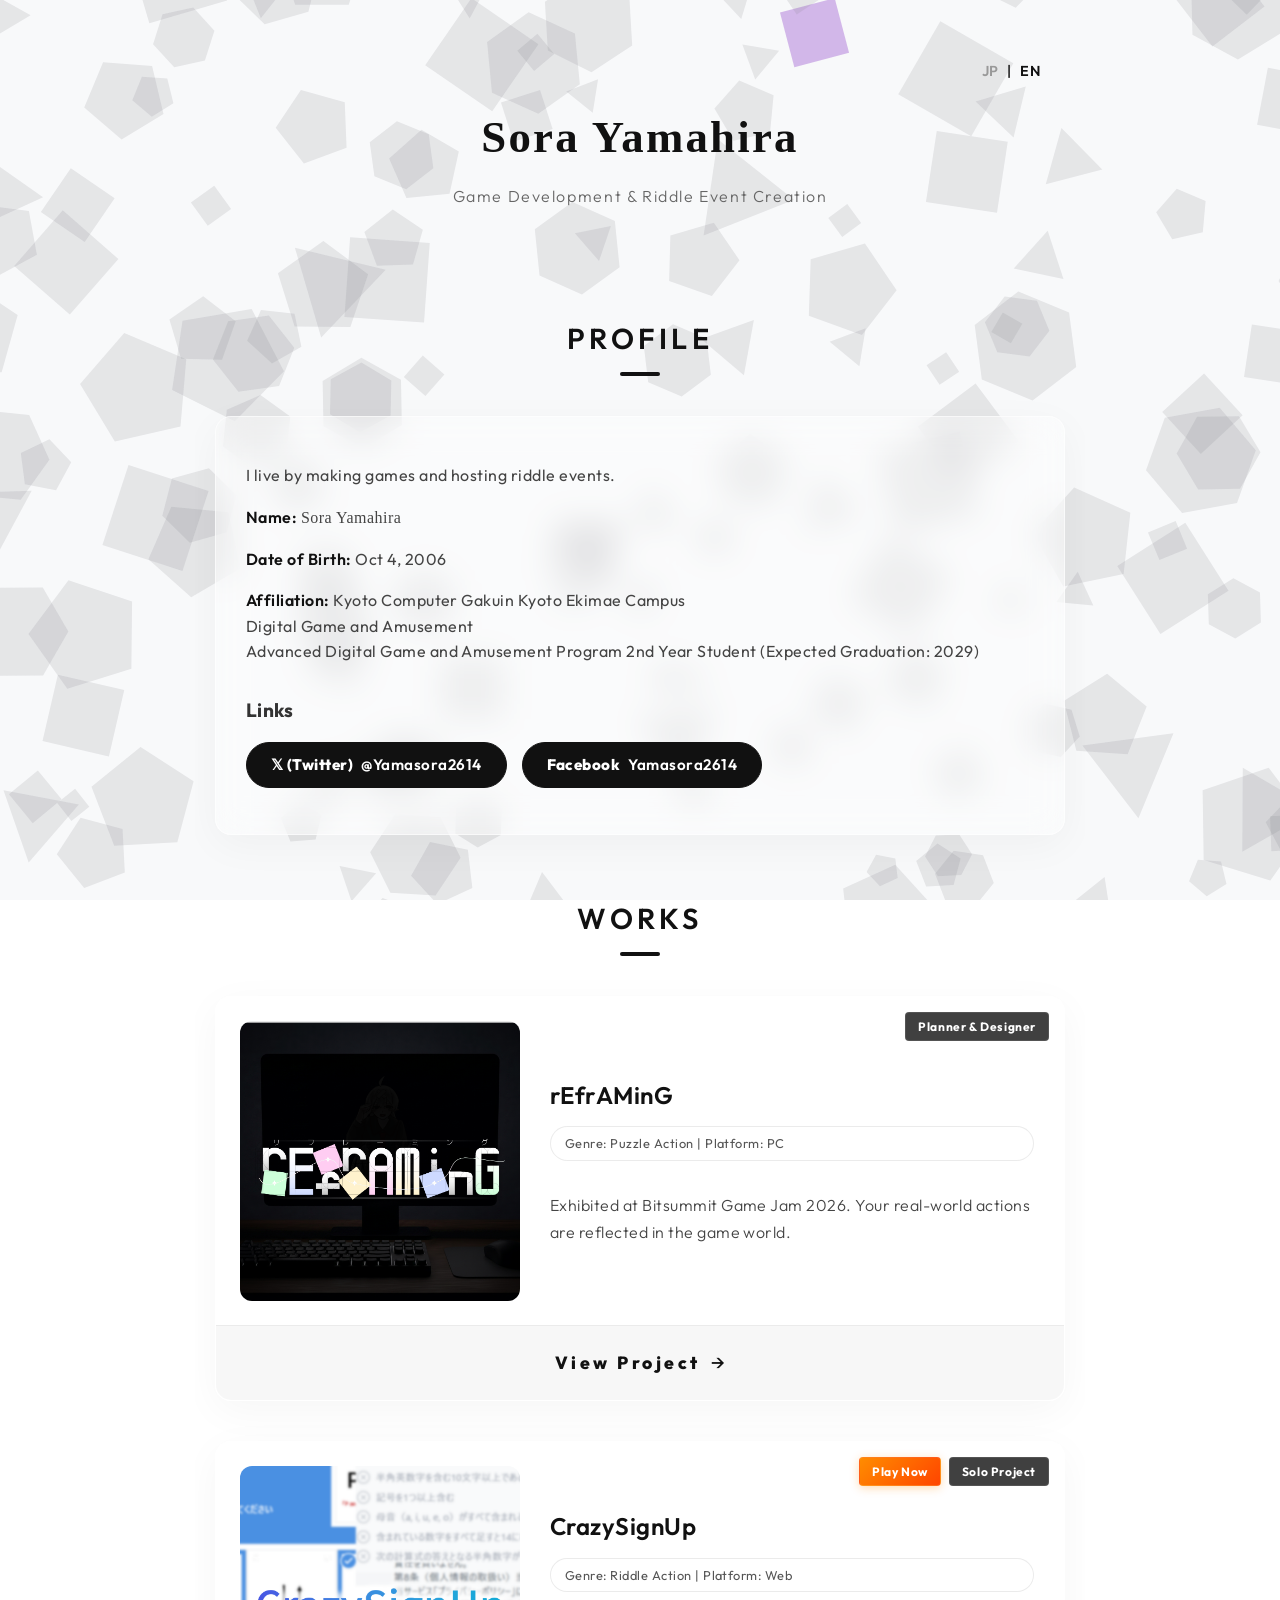
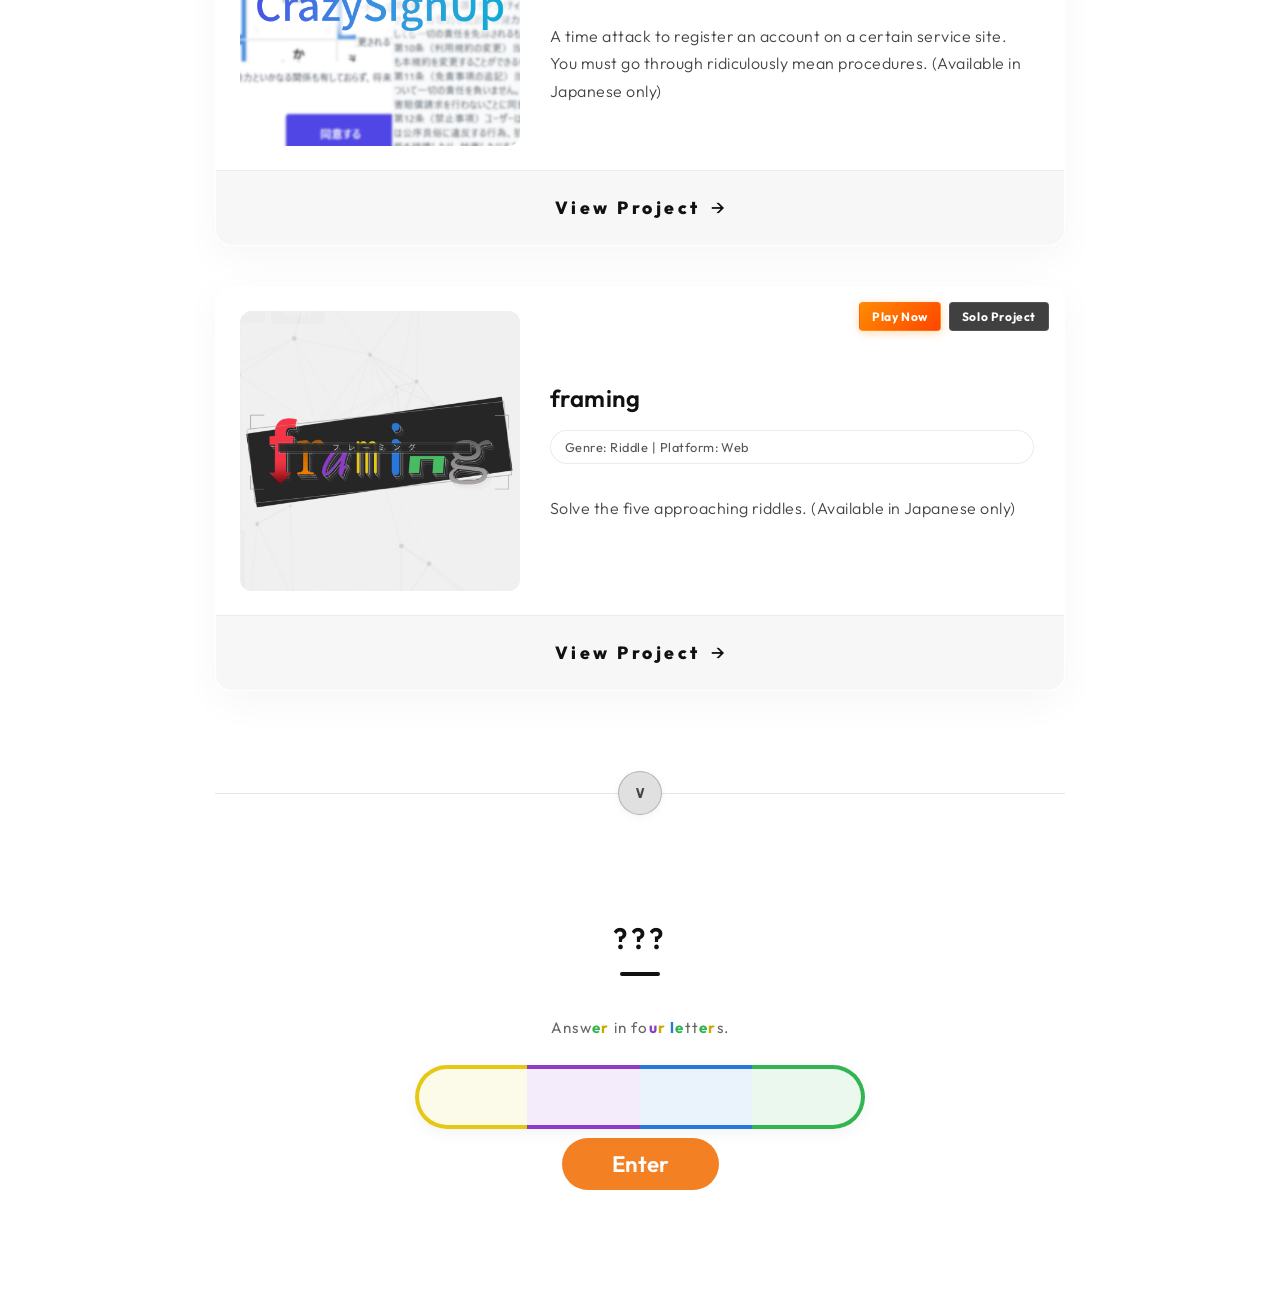
==== commit 896eafb2: "feat: Add interactive cardboard stacking animation and hint button" ====
--- a/en/index.html
+++ b/en/index.html
@@ -5,13 +5,13 @@
     <meta charset="UTF-8">
     <meta name="viewport" content="width=device-width, initial-scale=1.0">
     <title>Sora Yamahira - Portfolio</title>
-    <link rel="stylesheet" href="../style.css?v=2.80">
+    <link rel="stylesheet" href="../style.css?v=2.70">
 </head>
 
 <body>
 
     <canvas id="bg-canvas"></canvas>
-    <script src="../script.js?v=2.80" defer></script>
+    <script src="../script.js?v=2.70" defer></script>
 
     <header>
         <div class="lang-switcher">
@@ -222,15 +222,18 @@
             <h2 style="font-family: 'Outfit', 'Zen Kaku Gothic New', sans-serif; font-weight: 800; border-bottom: 2px solid #111; padding-bottom: 10px; margin-bottom: 25px;">To You Who Found It</h2>
             <div class="puzzle-explanation" style="background: none; padding: 0; margin-bottom: 0;">
                 <!-- 画像2枚横並び -->
-                <div class="cardboard-images" style="display: flex; gap: 15px; justify-content: center; margin-bottom: 25px; flex-wrap: wrap;">
-                    <img src="../img/CardboardFront.png" alt="Cardboard Front" style="max-width: calc(50% - 10px); border-radius: 8px; box-shadow: 0 4px 15px rgba(0,0,0,0.15); width: 100%; object-fit: contain;">
-                    <img src="../img/CardboardBack.png" alt="Cardboard Back" style="max-width: calc(50% - 10px); border-radius: 8px; box-shadow: 0 4px 15px rgba(0,0,0,0.15); width: 100%; object-fit: contain;">
+                <div class="cardboard-images">
+                    <img src="../img/CardboardFront.png" alt="Cardboard Front" class="cardboard-image-front">
+                    <img src="../img/CardboardBack.png" alt="Cardboard Back" class="cardboard-image-back">
                 </div>
                 <div style="font-family: 'Zen Kaku Gothic New', sans-serif; line-height: 1.8; color: #333;">
                     <p style="margin-bottom: 15px;">Especially to those who have obtained my business card in some way.</p>
                     <p style="margin-bottom: 15px;">Hold the business card so that the back side (the side with the QR code) is visible, and <strong>try holding it up to the light.</strong></p>
                     <p style="margin-bottom: 0;">A message to you who solved the mystery should appear!</p>
                 </div>
+                <div class="cardboard-actions">
+                    <button id="cardboard-hint-btn" class="hint-toggle-btn">I don't understand / I don't have the card</button>
+                </div>
             </div>
         </div>
     </div>
--- a/style.css
+++ b/style.css
@@ -806,7 +806,7 @@
     display: flex;
     align-items: center;
     justify-content: center;
-    z-index: 1000;
+    z-index: 10000;
     opacity: 0;
     pointer-events: none;
     transition: opacity 0.5s ease;
@@ -1032,3 +1032,75 @@
     background: #e1e1e1;
     transform: translateY(-1px);
 }
+
+/* --- 名刺透かし（スタック）モードのスタイル --- */
+.cardboard-images {
+    position: relative;
+    display: flex;
+    justify-content: center;
+    gap: 15px;
+    margin-bottom: 25px;
+}
+
+.cardboard-image-front, .cardboard-image-back {
+    width: calc(50% - 7.5px);
+    border-radius: 8px;
+    box-shadow: 0 4px 15px rgba(0,0,0,0.15);
+    object-fit: contain;
+    /* 位置移動と不透明度だけをアニメーションする */
+    transition: transform 0.6s cubic-bezier(0.2, 0.8, 0.2, 1), opacity 0.6s ease;
+    z-index: 1;
+}
+
+/* スタック時の移動（レイアウト自体は維持したまま視覚的に中央へ移動） */
+.cardboard-images.stacked-mode .cardboard-image-back {
+    transform: translateX(calc(-50% - 7.5px));
+    z-index: 2;
+}
+
+.cardboard-images.stacked-mode .cardboard-image-front {
+    transform: translateX(calc(50% + 7.5px));
+    z-index: 1;
+}
+
+/* 重なり終わった後にJSで追加されるクラス */
+.cardboard-images.stacked-mode .cardboard-image-front.flipped-mode {
+    transform: translateX(calc(50% + 7.5px)) scaleX(-1); /* JSでtransitionを一時オフにして適用するため、瞬時に反転します */
+}
+
+.cardboard-image-back.translucent-mode {
+    opacity: 0.85; /* 重なり終わった後に透かす */
+}
+
+/* アクションボタン（良く分からない/名刺を持っていない） */
+.cardboard-actions {
+    margin-top: 25px;
+    text-align: center;
+}
+
+.hint-toggle-btn {
+    padding: 10px 24px;
+    background: #fff;
+    color: #444;
+    border: 2px solid #ccc;
+    border-radius: 30px;
+    font-size: 0.95em;
+    cursor: pointer;
+    font-weight: bold;
+    transition: all 0.3s ease;
+    box-shadow: 0 2px 5px rgba(0,0,0,0.05);
+}
+
+.hint-toggle-btn:hover {
+    background: #f9f9f9;
+    border-color: #888;
+}
+
+.hint-toggle-btn.active {
+    background: #111; 
+    color: #fff;
+    border-color: #111;
+    box-shadow: inset 0 3px 6px rgba(0,0,0,0.4);
+    transform: translateY(1px);
+}
+
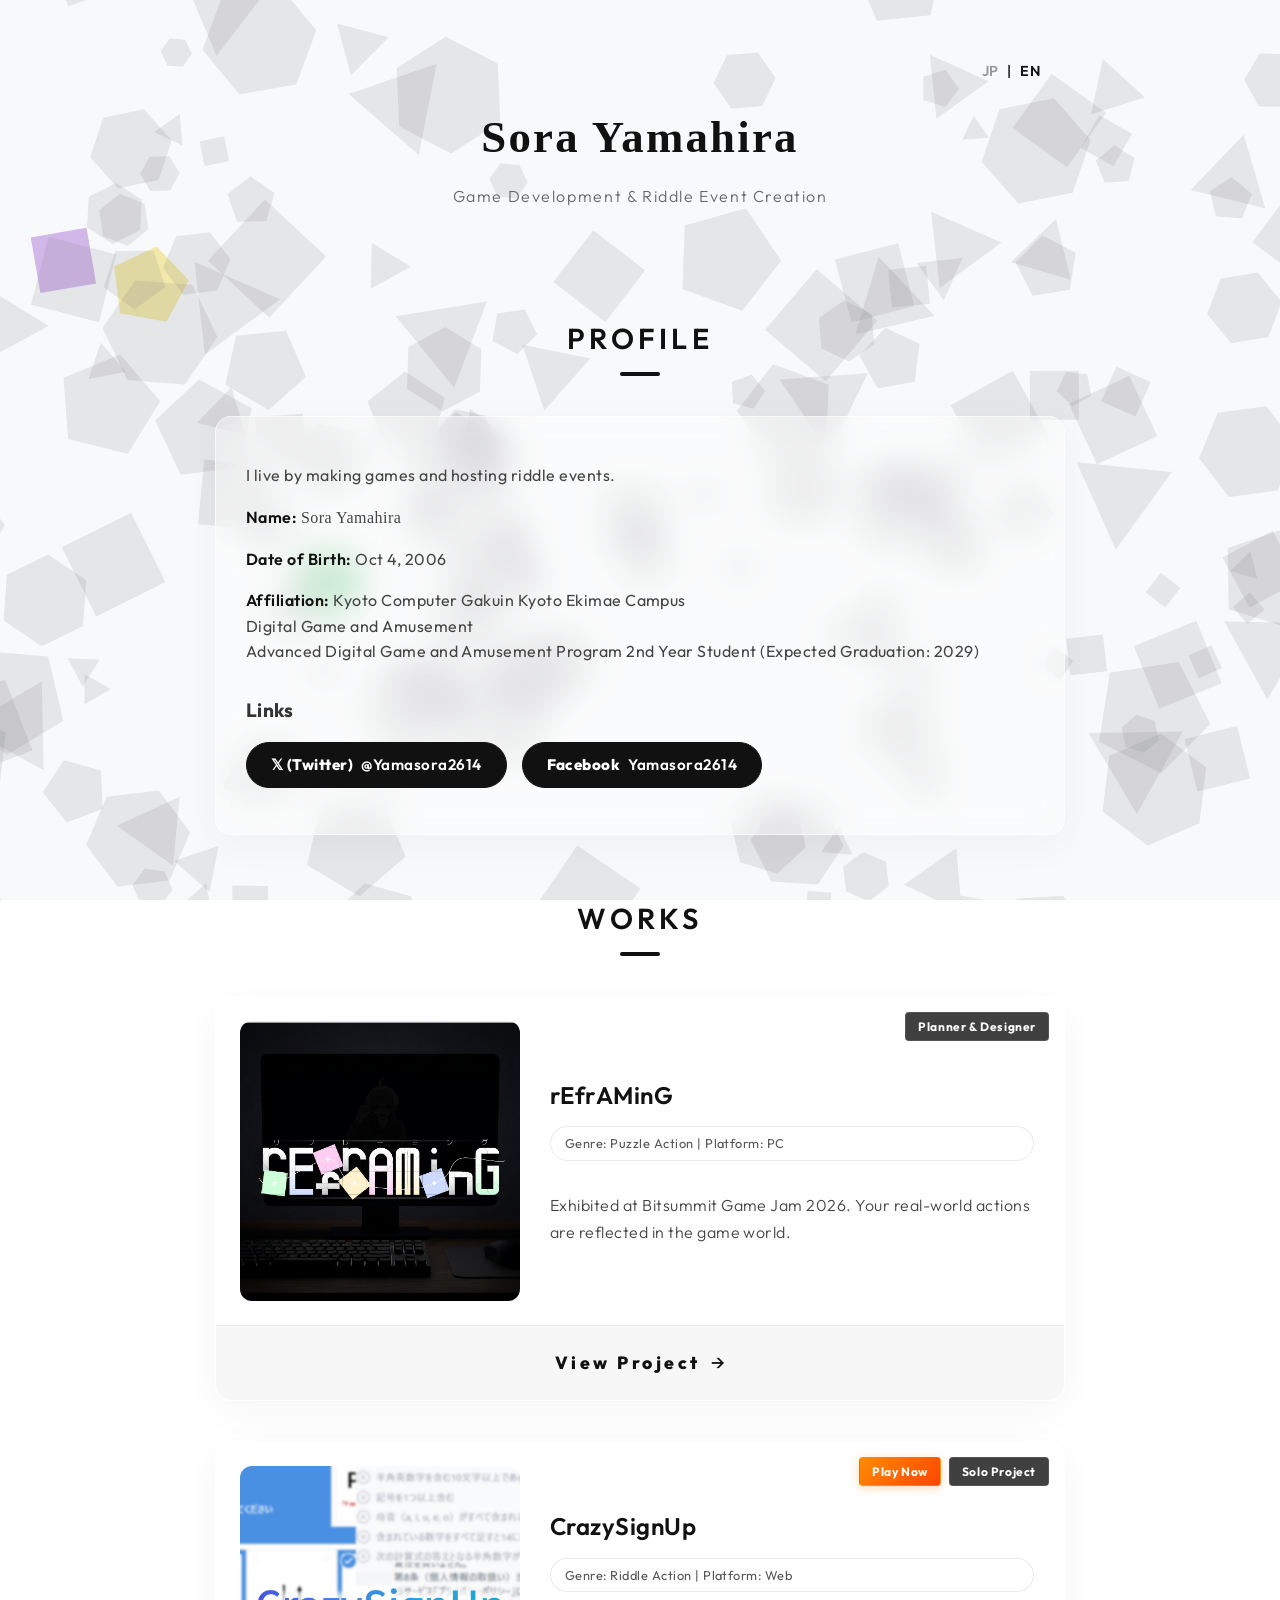
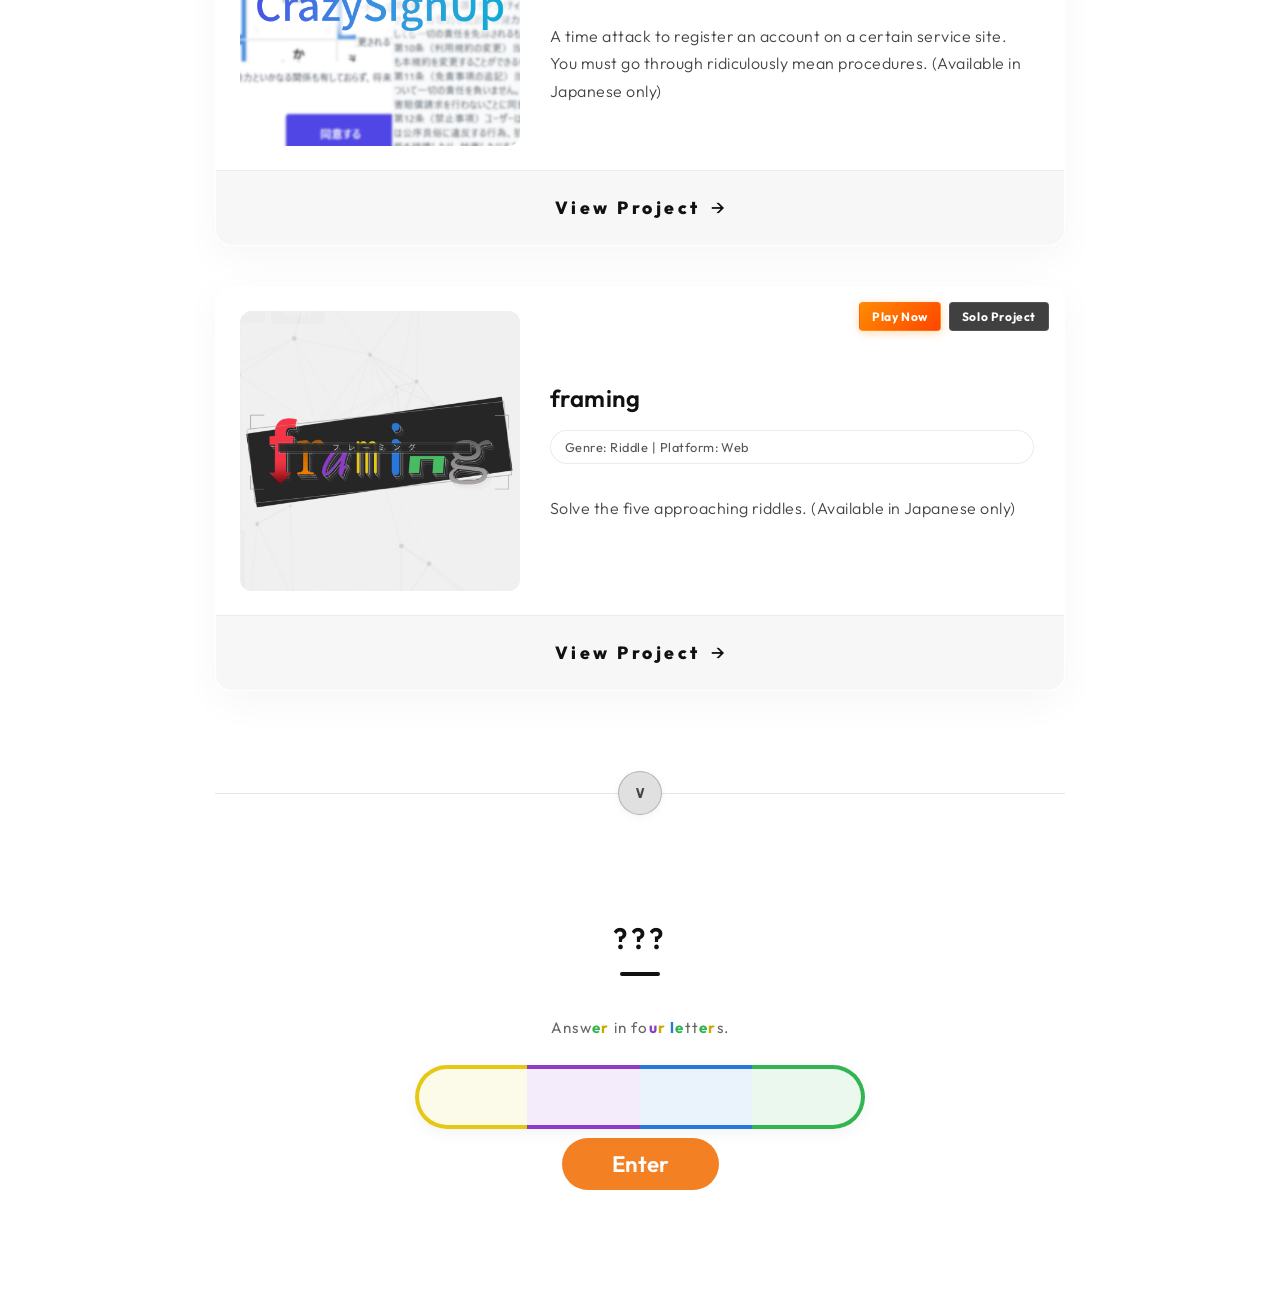
==== commit f2ce3e88: "fix: Resolve mobile layout animation bugs and bump cache busters" ====
--- a/en/index.html
+++ b/en/index.html
@@ -5,13 +5,13 @@
     <meta charset="UTF-8">
     <meta name="viewport" content="width=device-width, initial-scale=1.0">
     <title>Sora Yamahira - Portfolio</title>
-    <link rel="stylesheet" href="../style.css?v=2.70">
+    <link rel="stylesheet" href="../style.css?v=2.80">
 </head>
 
 <body>
 
     <canvas id="bg-canvas"></canvas>
-    <script src="../script.js?v=2.70" defer></script>
+    <script src="../script.js?v=2.80" defer></script>
 
     <header>
         <div class="lang-switcher">
--- a/style.css
+++ b/style.css
@@ -507,6 +507,12 @@
         font-size: 1.2em;
         margin-top: 5px;
         padding-right: 20px; /* 右上ボタンに被らないように */
+    }
+    
+    /* モバイルでのゲージ上昇中アニメーション（画面外にはみ出さないようスケールを抑える） */
+    .work-card.elevated-anim {
+        transform: scale(1.02);
+        box-shadow: 0 15px 30px rgba(0, 0, 0, 0.12);
     }
 }
 
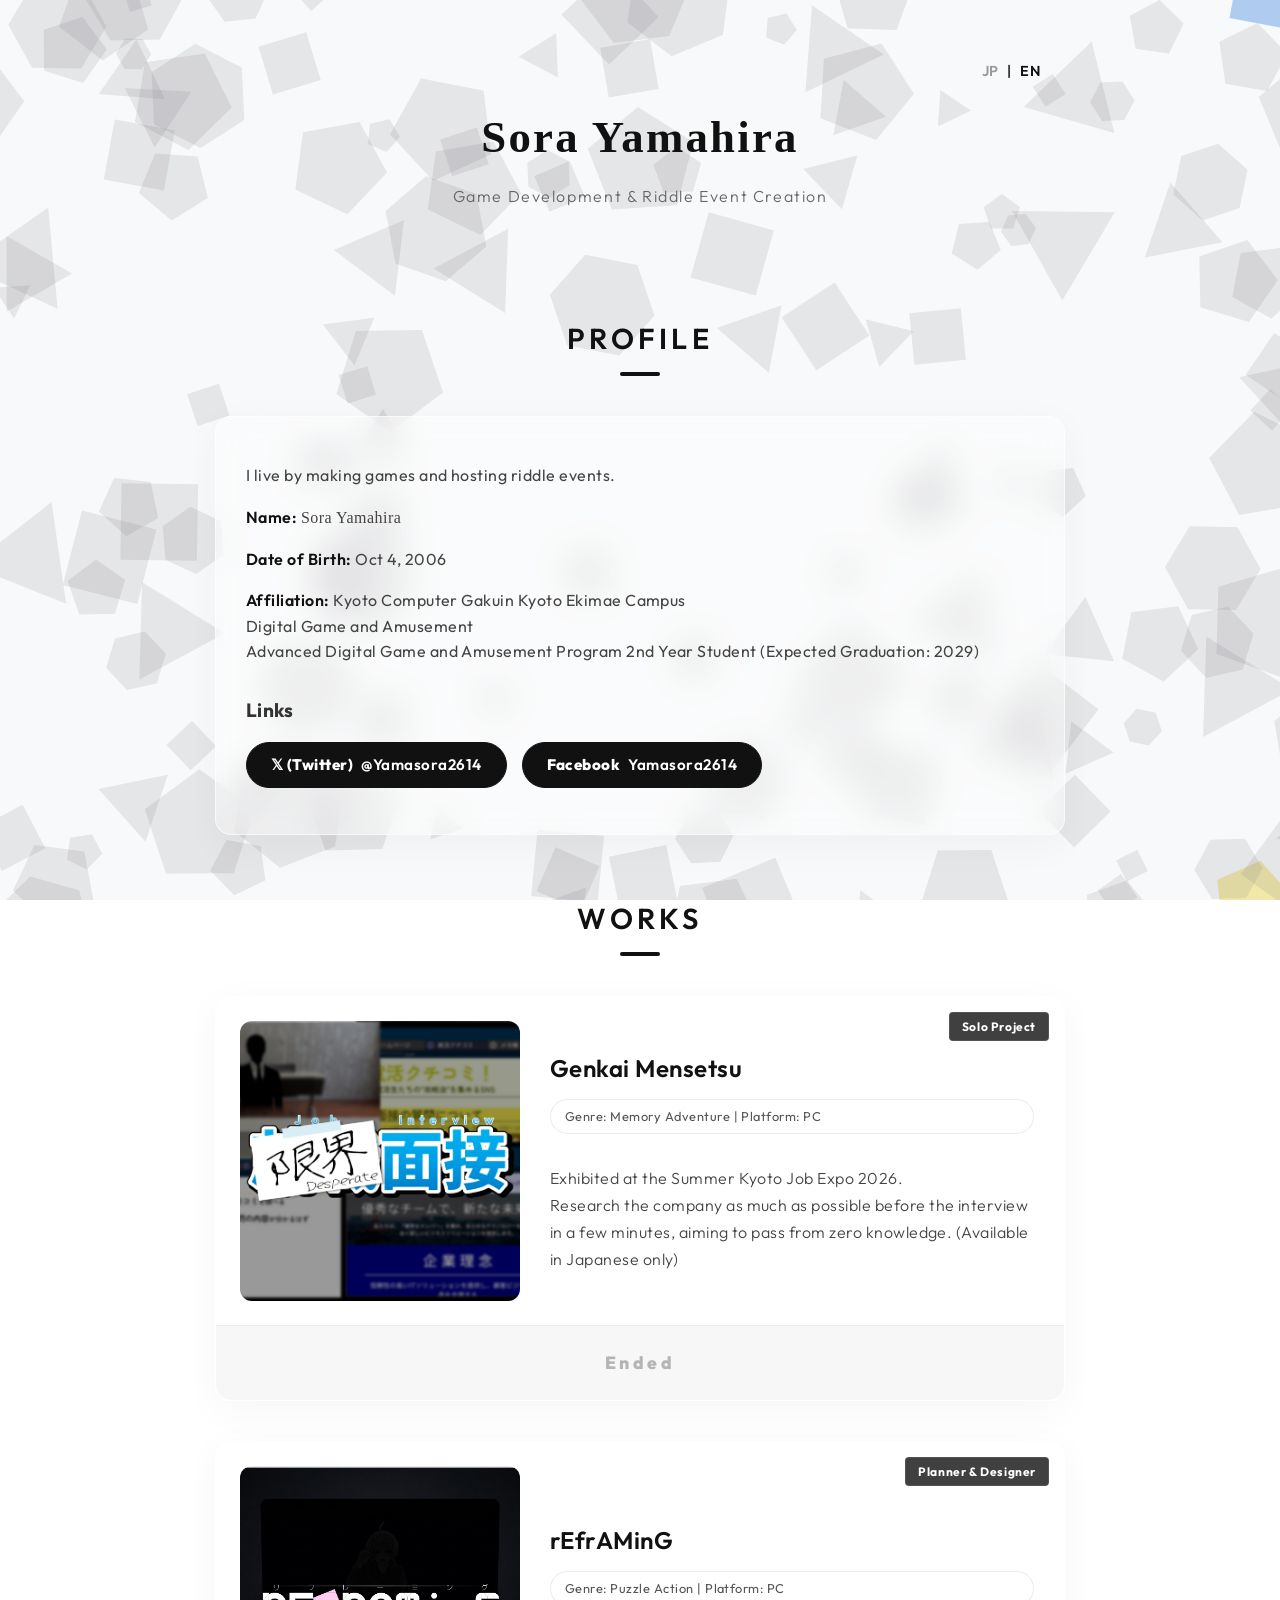
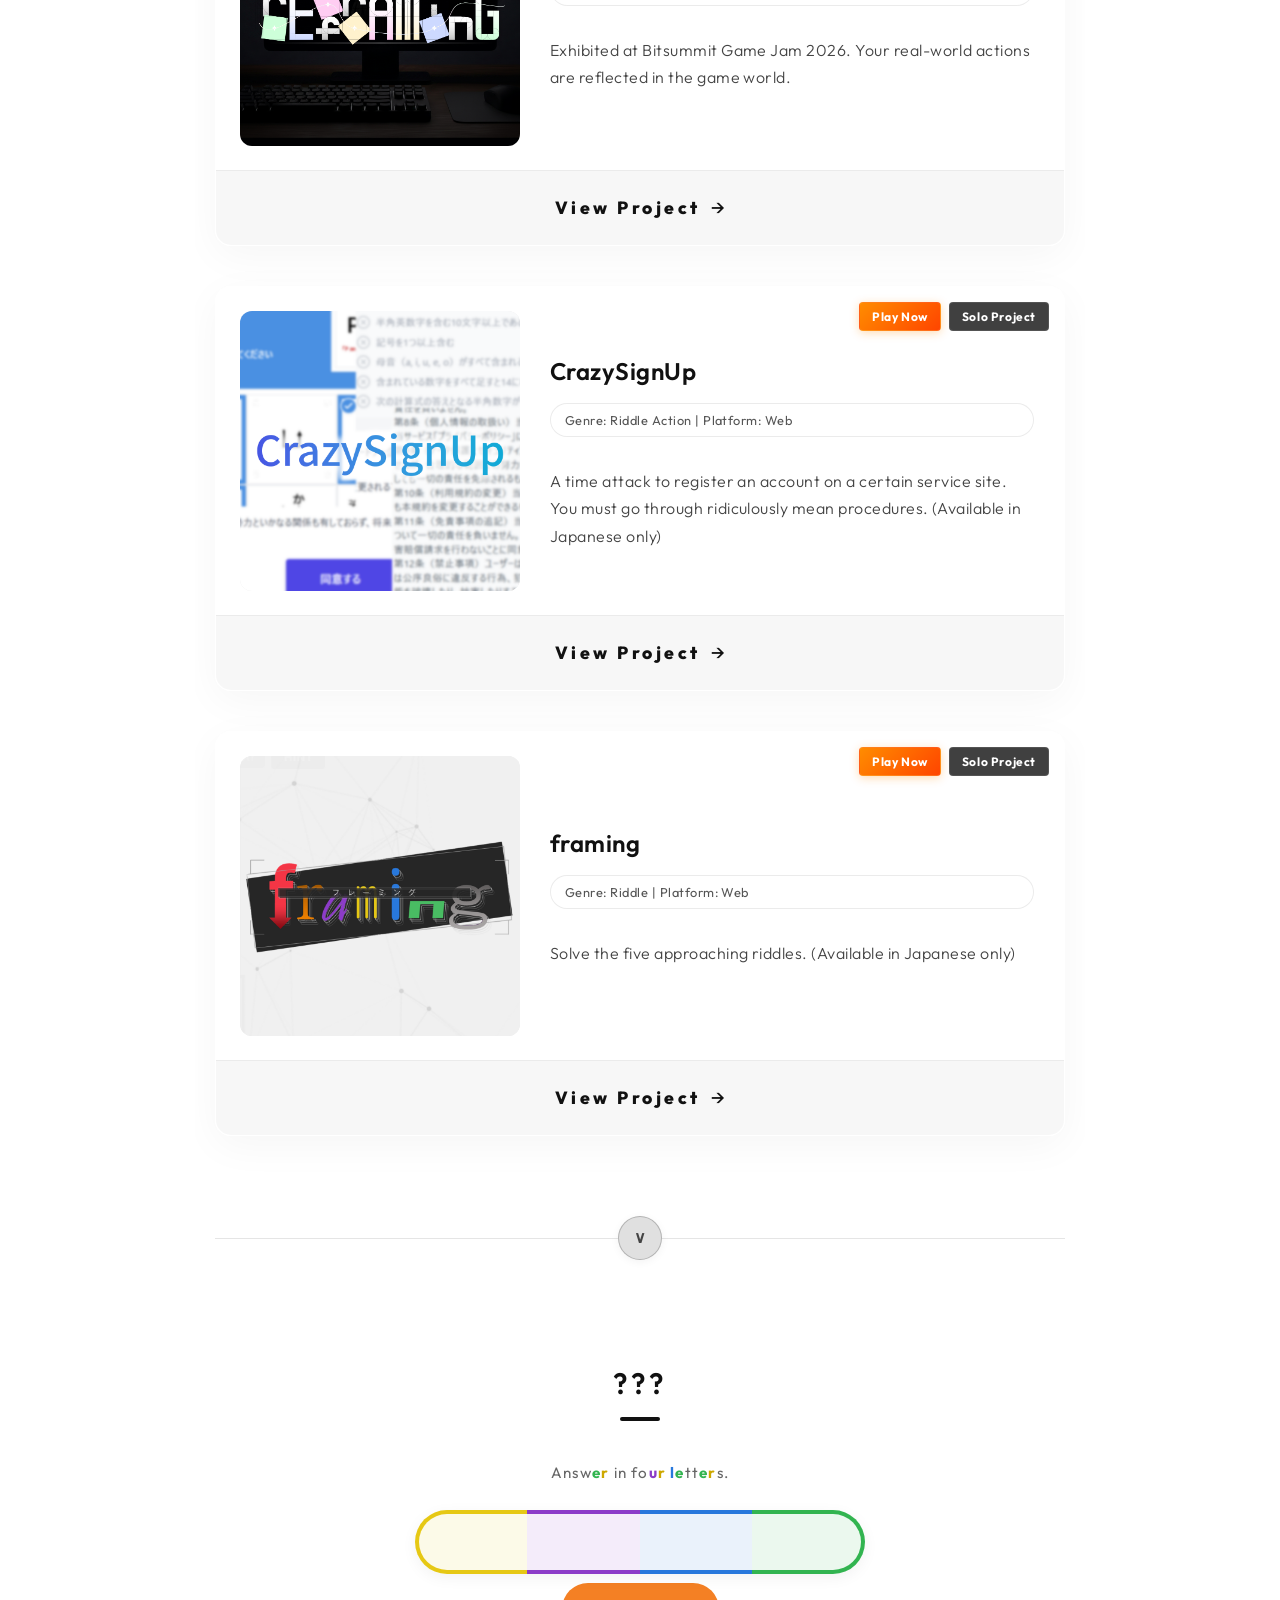
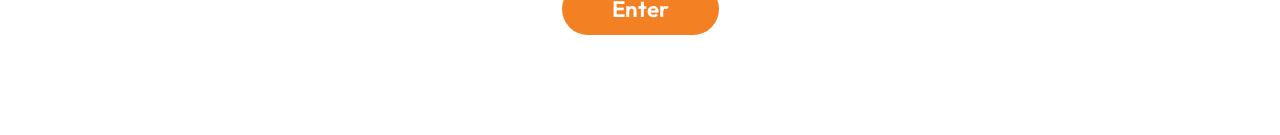
==== commit 9943e456: "feat: add English version of portfolio and include Genkai Mensetsu project image" ====
--- a/en/index.html
+++ b/en/index.html
@@ -45,6 +45,23 @@
 
     <section id="works">
         <h2>WORKS</h2>
+
+        <div class="work-card ended">
+            <div class="work-badges-container">
+                <div class="work-badge">Solo Project</div>
+            </div>
+            <div class="work-card-img">
+                <img src="../img/genkai_mensetsu.png" alt="Genkai Mensetsu">
+            </div>
+            <div class="work-card-content">
+                <h3>Genkai Mensetsu</h3>
+                <div class="tag">Genre: Memory Adventure | Platform: PC</div>
+                <p>Exhibited at the Summer Kyoto Job Expo 2026.<br>Research the company as much as possible before the interview in a few minutes, aiming to pass from zero knowledge. (Available in Japanese only)</p>
+            </div>
+            <div class="work-card-action">
+                <span class="action-text">Ended</span>
+            </div>
+        </div>
 
         <a href="https://bitsummit-gamejam.itch.io/reframing" target="_blank" class="work-card">
             <div class="work-badges-container">
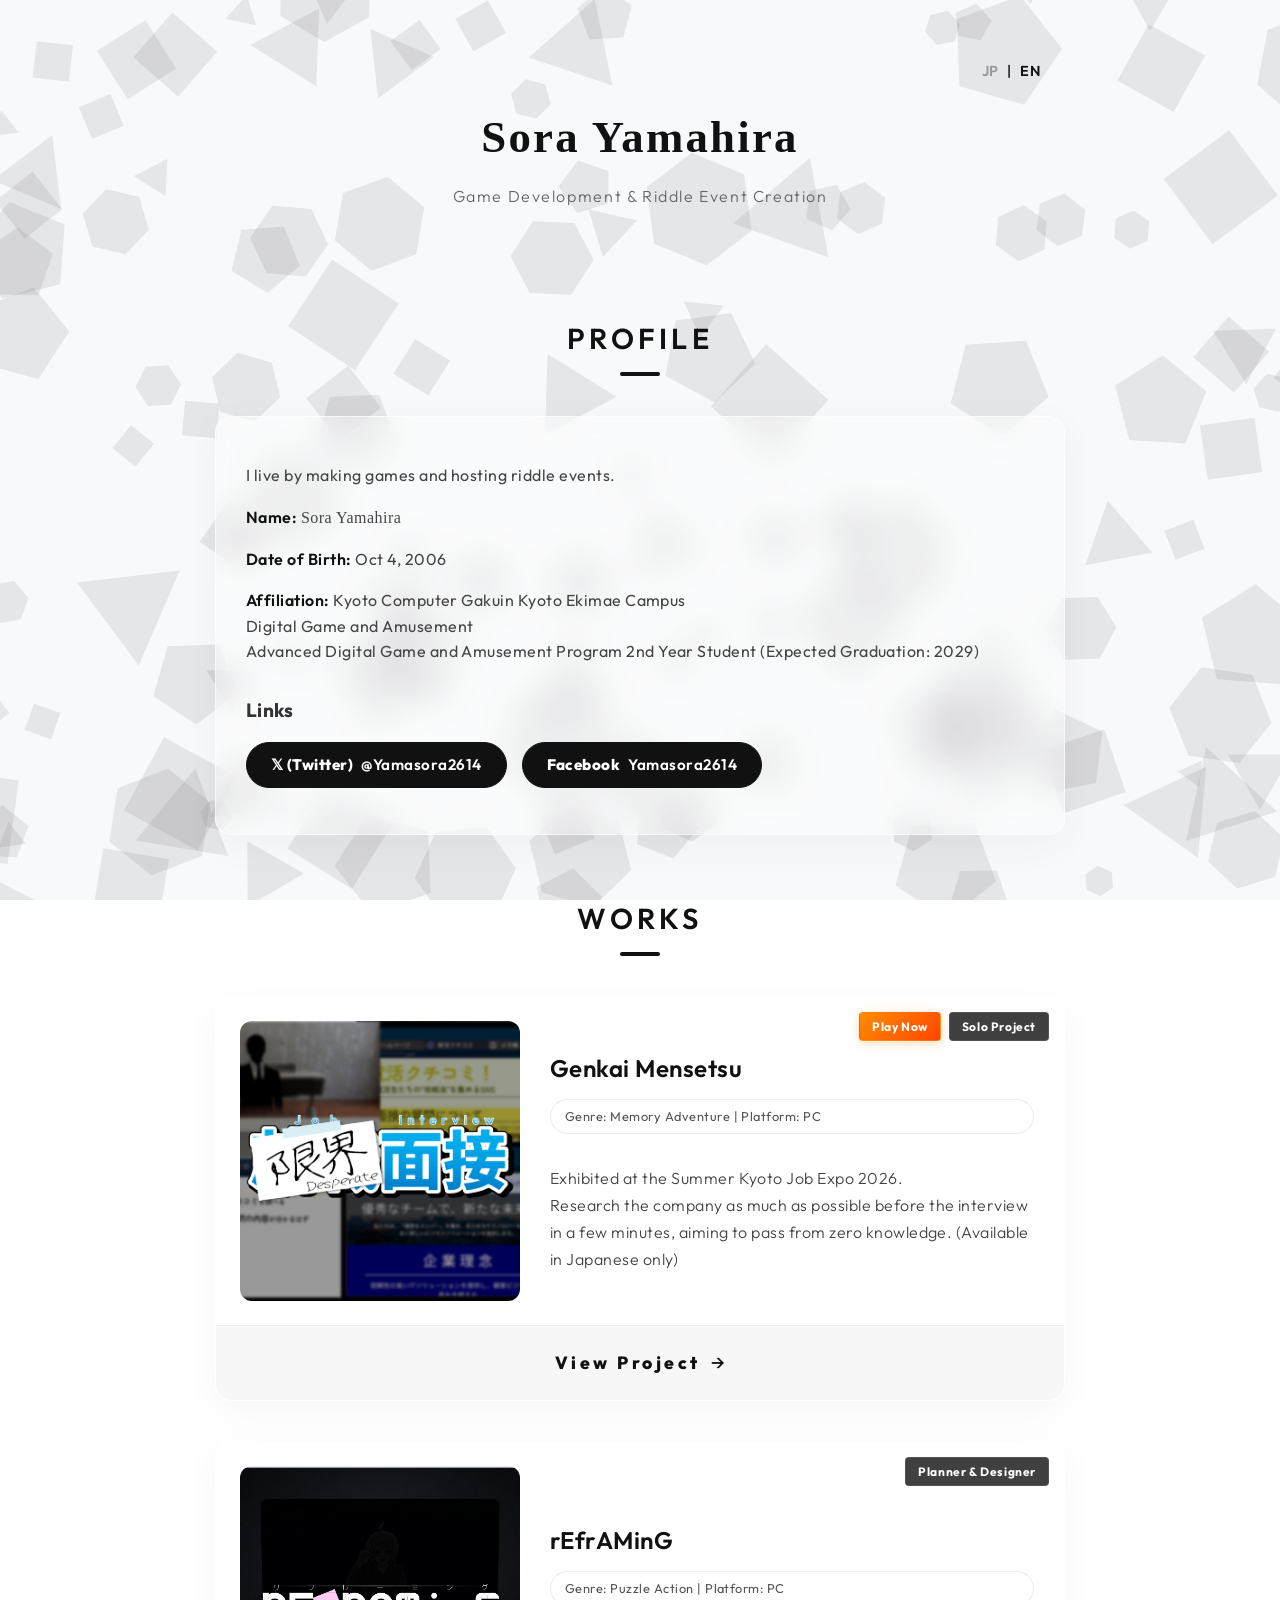
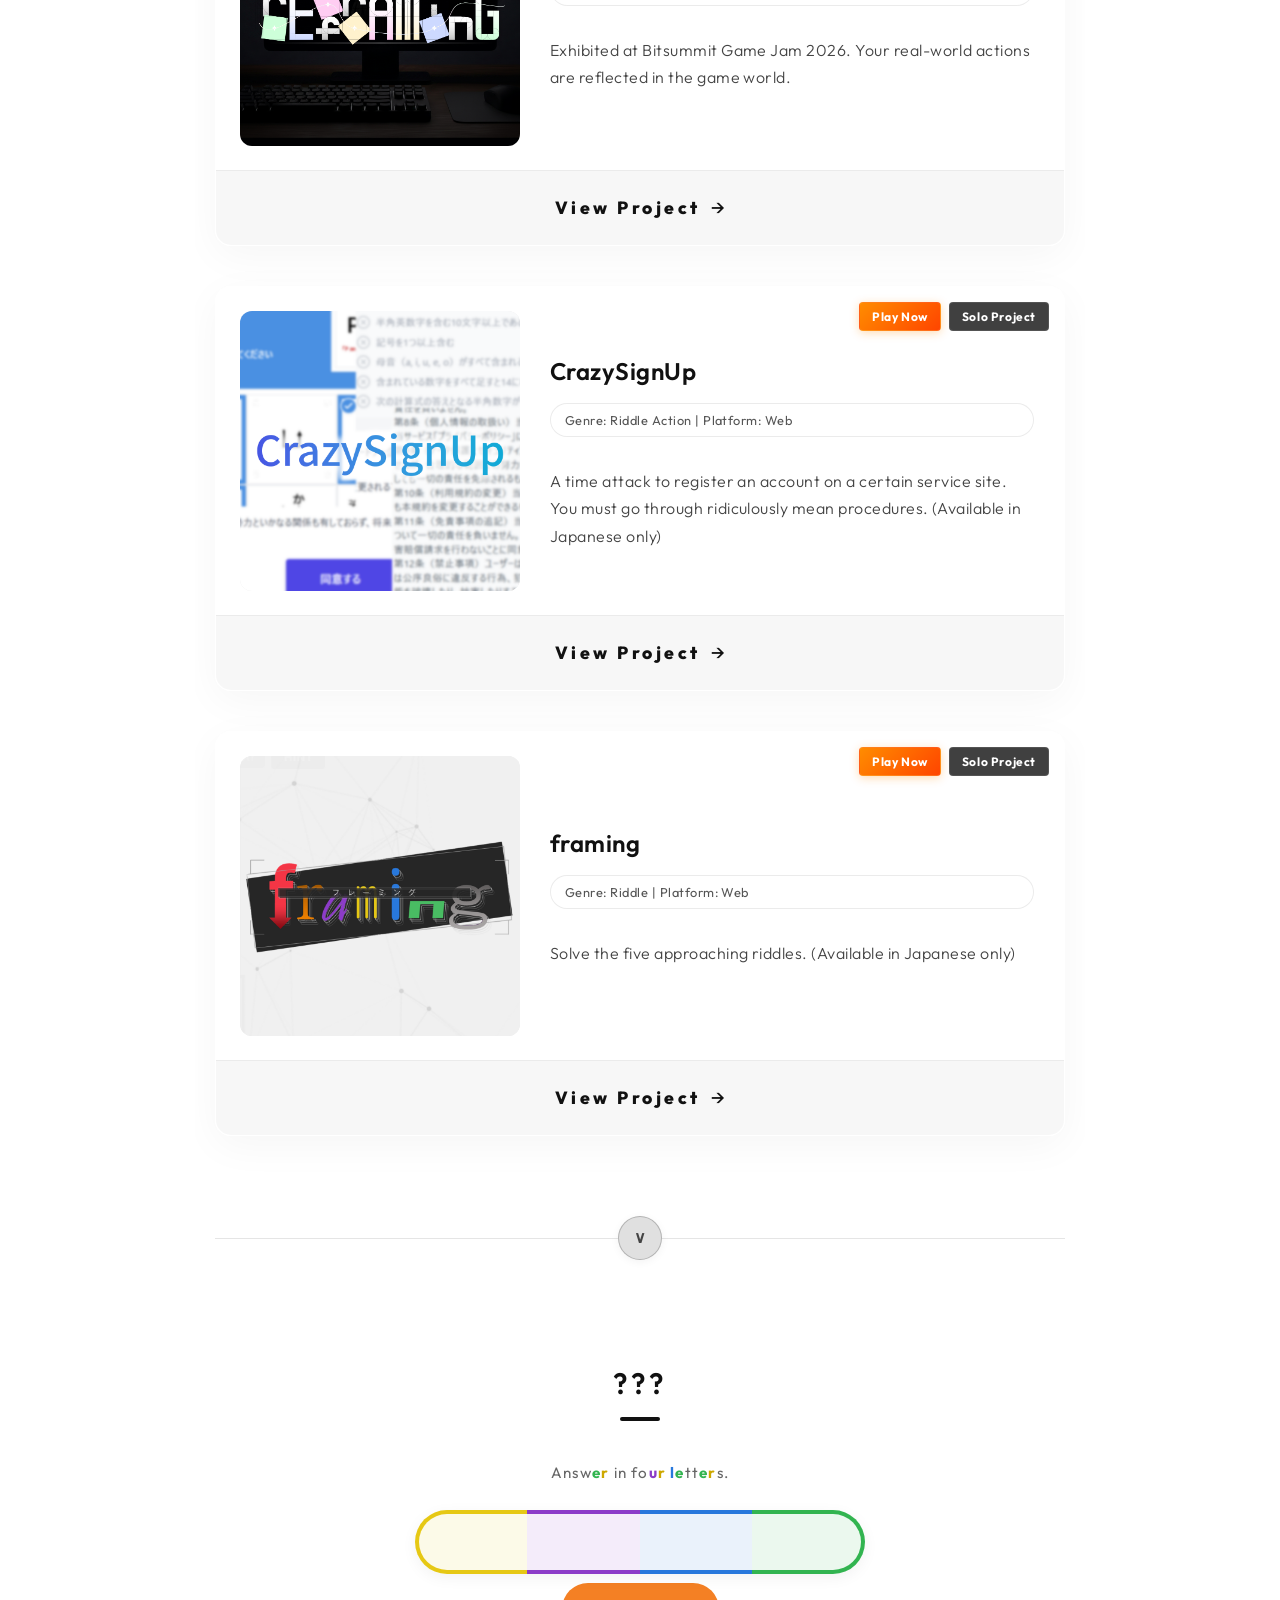
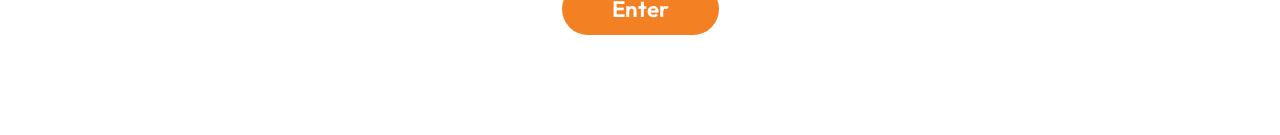
==== commit f105bdd1: "feat: add English language support for portfolio site with new index page" ====
--- a/en/index.html
+++ b/en/index.html
@@ -46,8 +46,9 @@
     <section id="works">
         <h2>WORKS</h2>
 
-        <div class="work-card ended">
+        <a href="https://unityroom.com/games/genkai_mensetsu" target="_blank" class="work-card">
             <div class="work-badges-container">
+                <div class="playable-badge">Play Now</div>
                 <div class="work-badge">Solo Project</div>
             </div>
             <div class="work-card-img">
@@ -59,9 +60,10 @@
                 <p>Exhibited at the Summer Kyoto Job Expo 2026.<br>Research the company as much as possible before the interview in a few minutes, aiming to pass from zero knowledge. (Available in Japanese only)</p>
             </div>
             <div class="work-card-action">
-                <span class="action-text">Ended</span>
-            </div>
-        </div>
+                <span class="action-text">View Project</span>
+                <span class="action-arrow">→</span>
+            </div>
+        </a>
 
         <a href="https://bitsummit-gamejam.itch.io/reframing" target="_blank" class="work-card">
             <div class="work-badges-container">
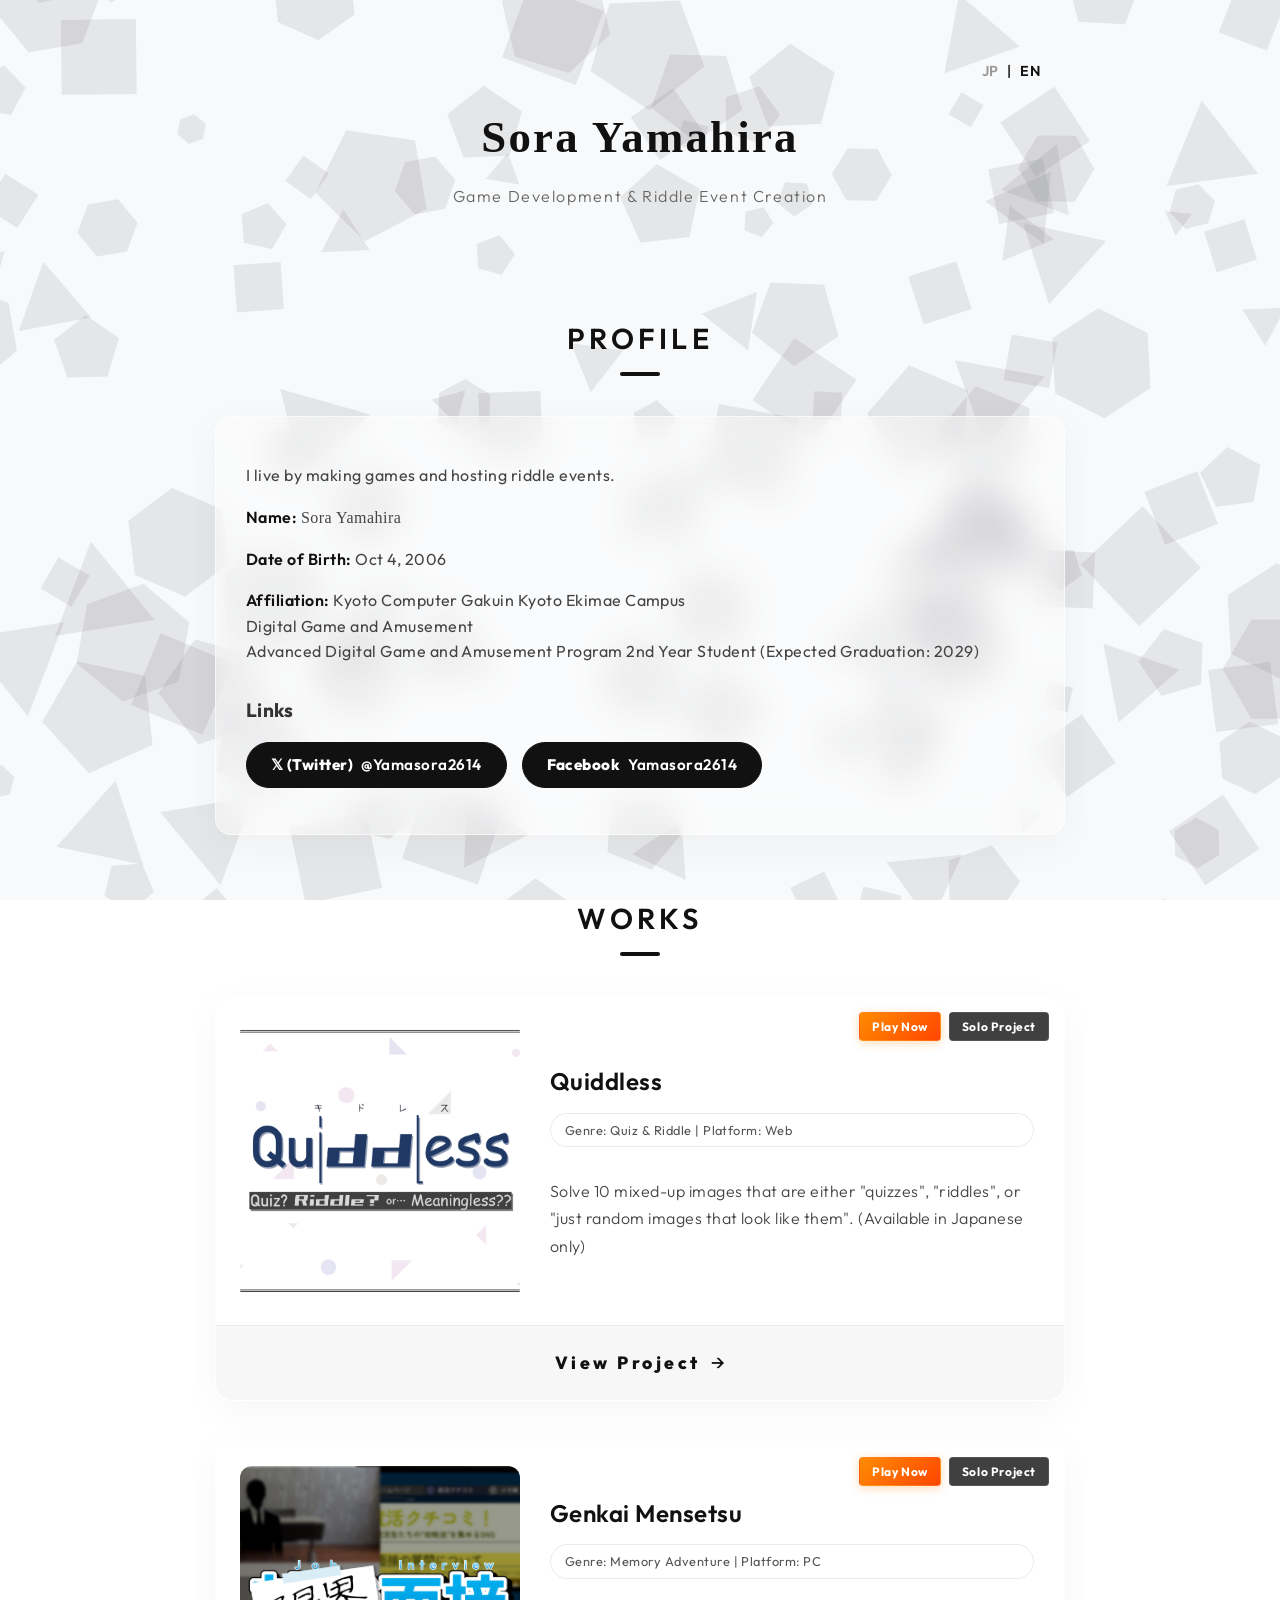
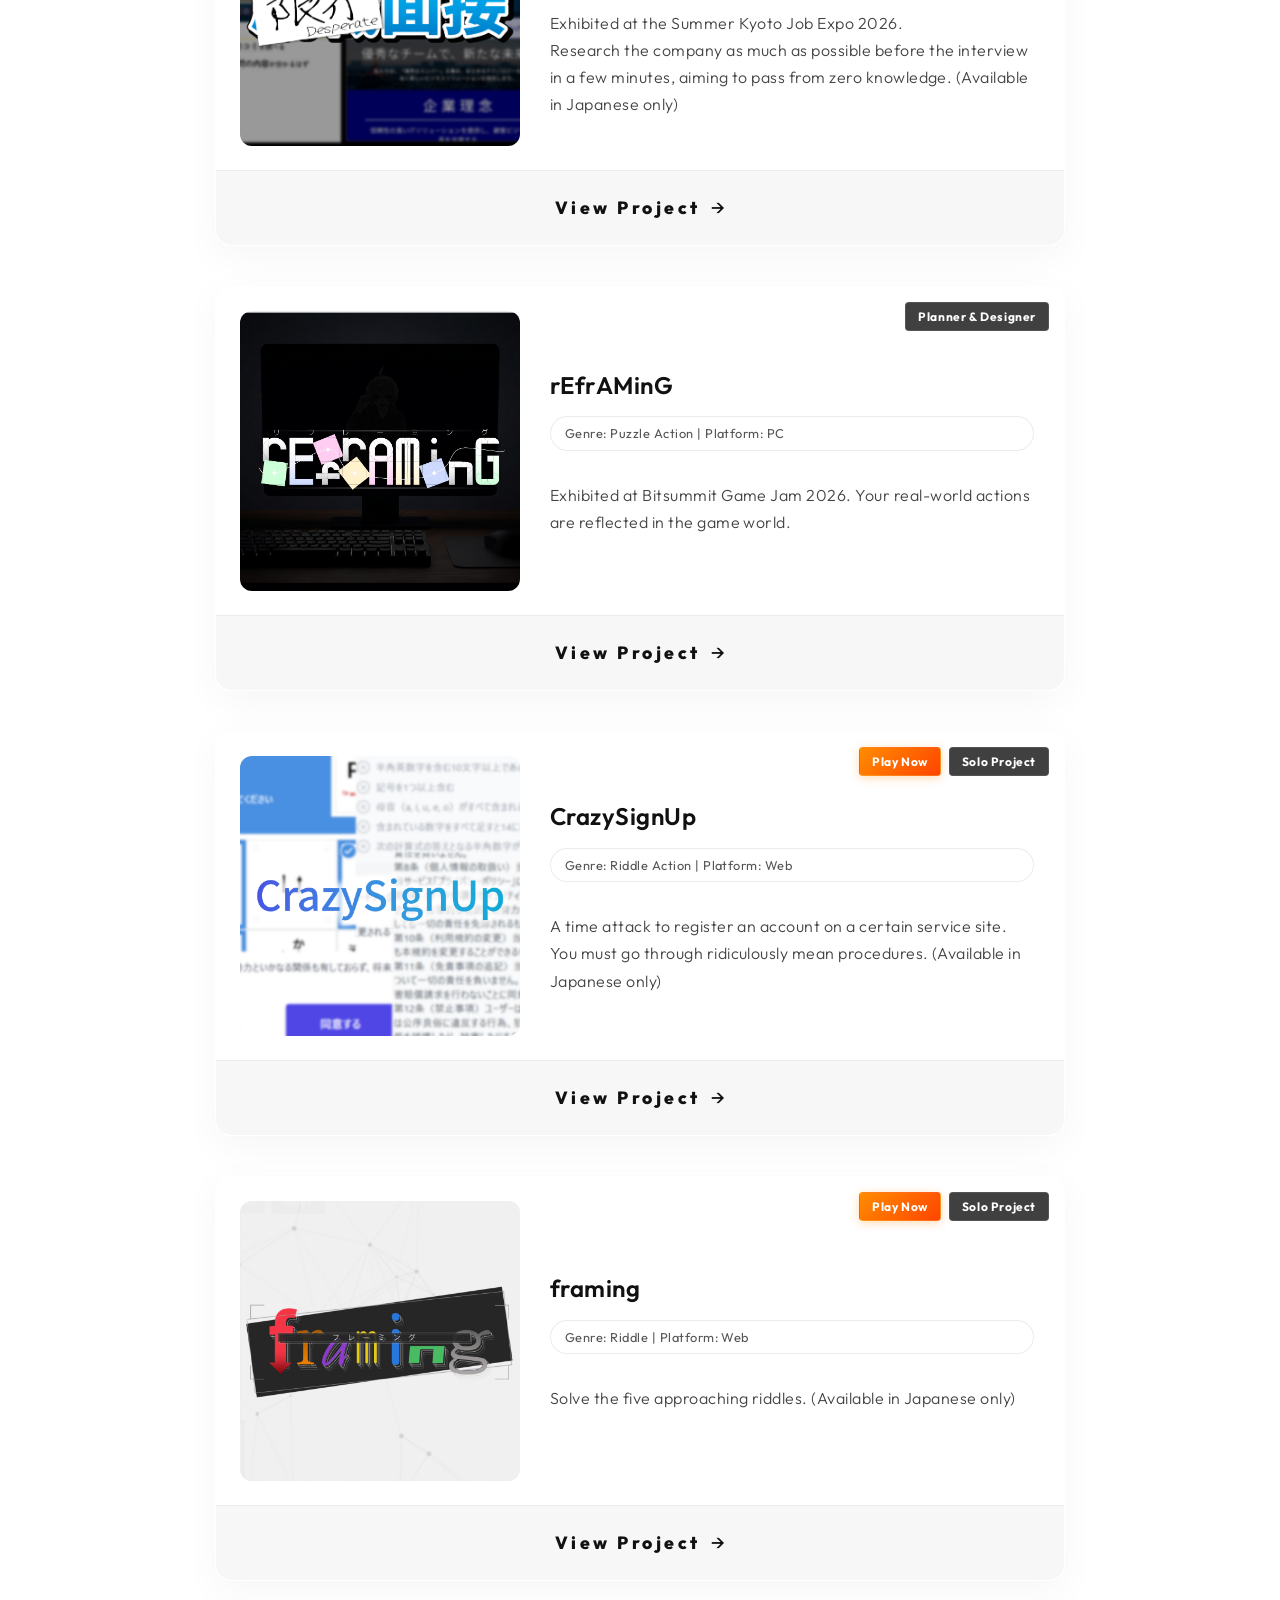
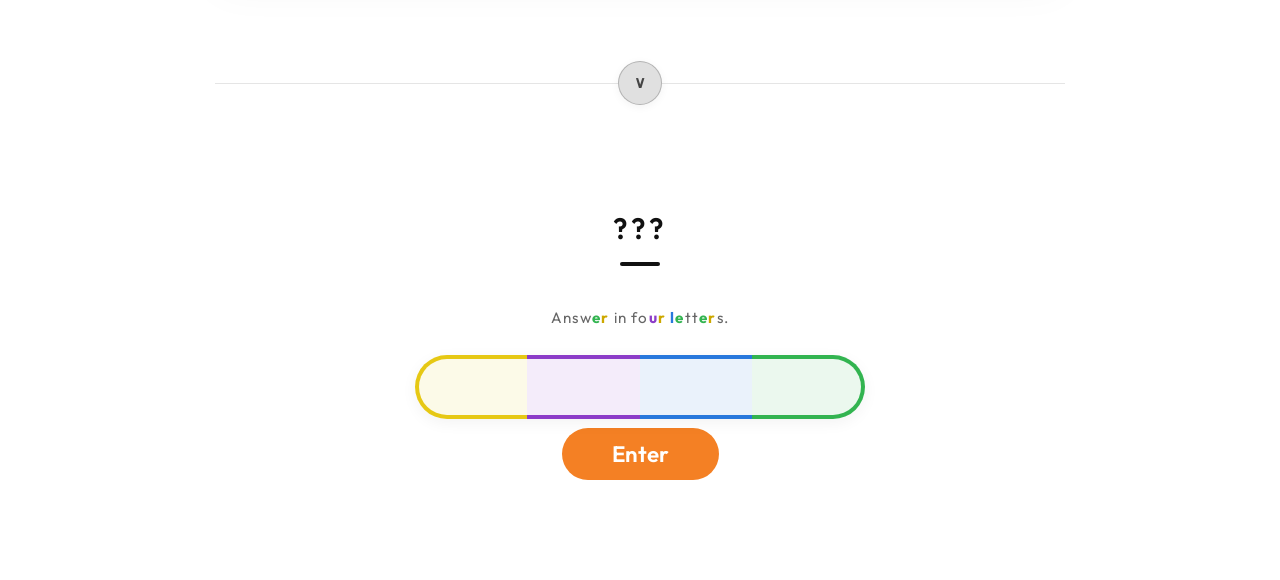
==== commit bab14fd5: "feat: add English version of portfolio and include Quiddless image asset" ====
--- a/en/index.html
+++ b/en/index.html
@@ -45,6 +45,25 @@
 
     <section id="works">
         <h2>WORKS</h2>
+
+        <a href="https://araradesu.github.io/quiddless/" target="_blank" class="work-card">
+            <div class="work-badges-container">
+                <div class="playable-badge">Play Now</div>
+                <div class="work-badge">Solo Project</div>
+            </div>
+            <div class="work-card-img">
+                <img src="../img/quiddless.png" alt="Quiddless">
+            </div>
+            <div class="work-card-content">
+                <h3>Quiddless</h3>
+                <div class="tag">Genre: Quiz & Riddle | Platform: Web</div>
+                <p>Solve 10 mixed-up images that are either "quizzes", "riddles", or "just random images that look like them". (Available in Japanese only)</p>
+            </div>
+            <div class="work-card-action">
+                <span class="action-text">View Project</span>
+                <span class="action-arrow">→</span>
+            </div>
+        </a>
 
         <a href="https://unityroom.com/games/genkai_mensetsu" target="_blank" class="work-card">
             <div class="work-badges-container">
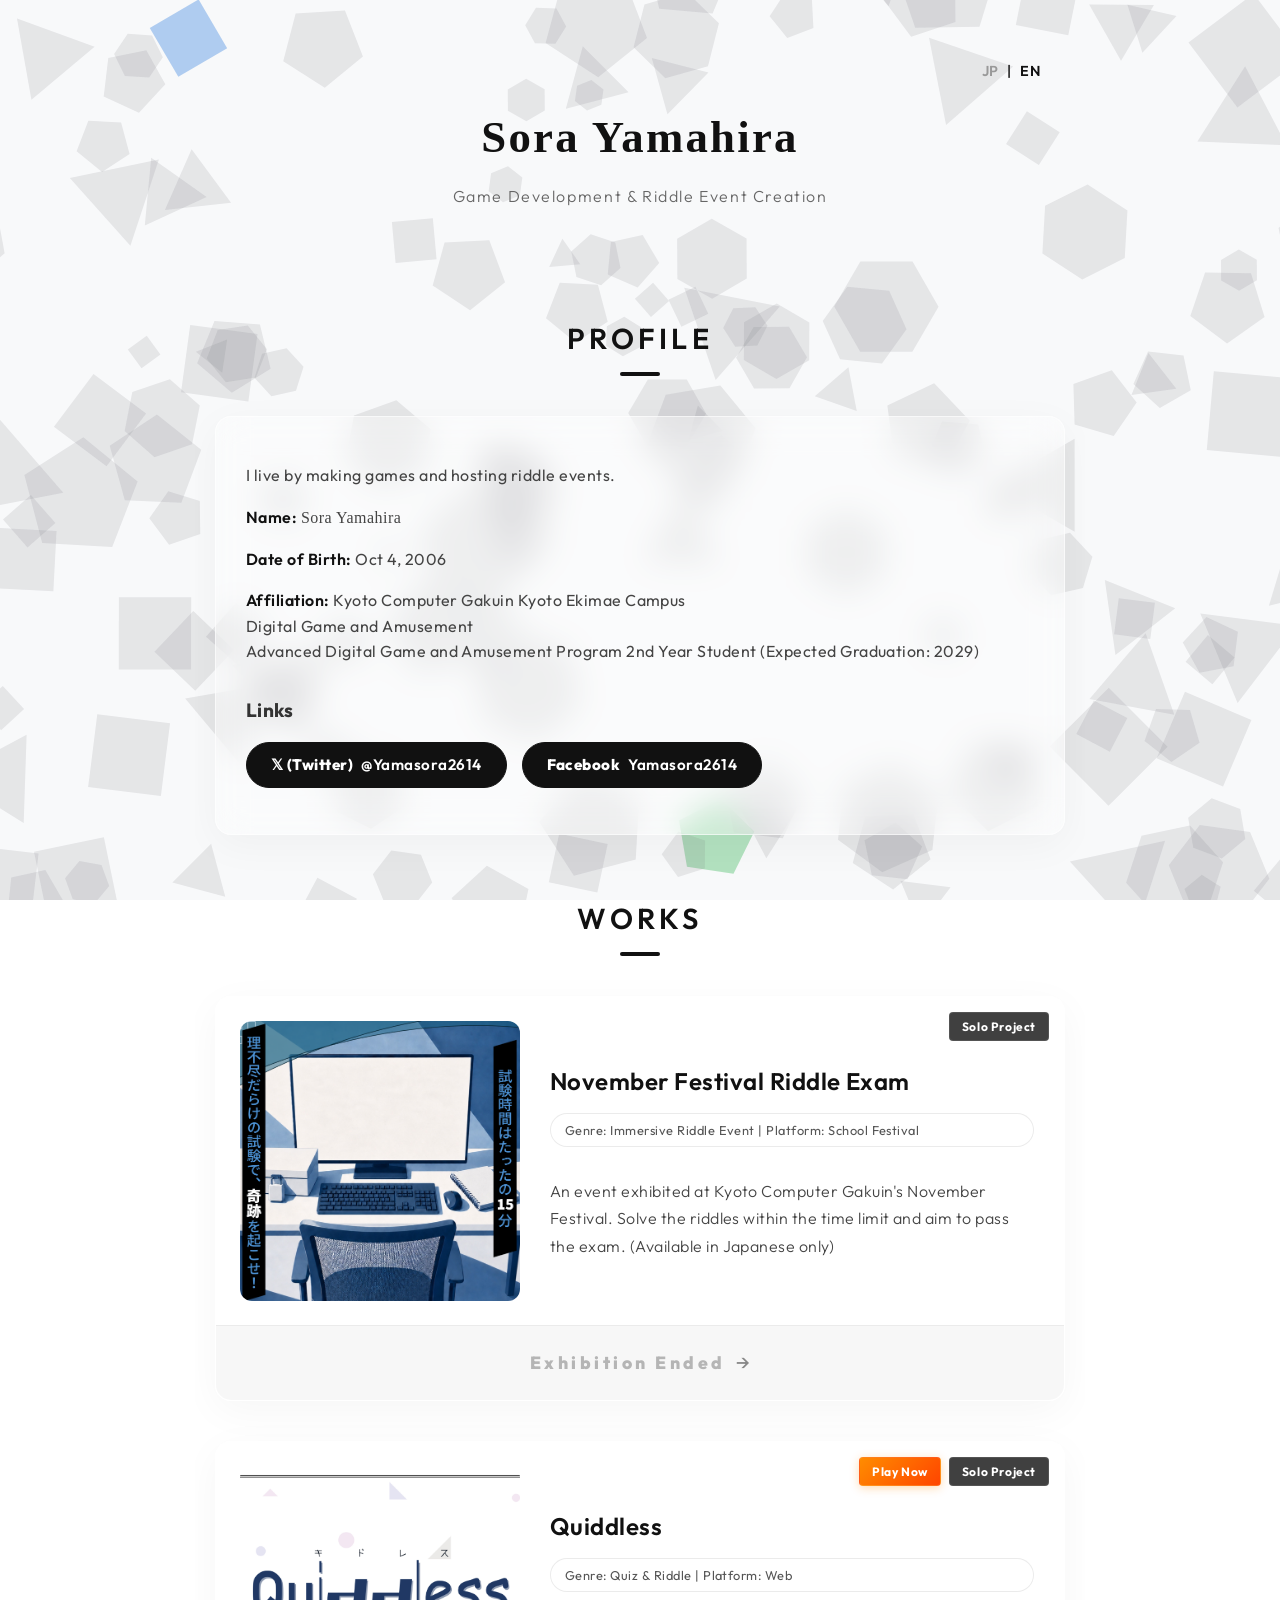
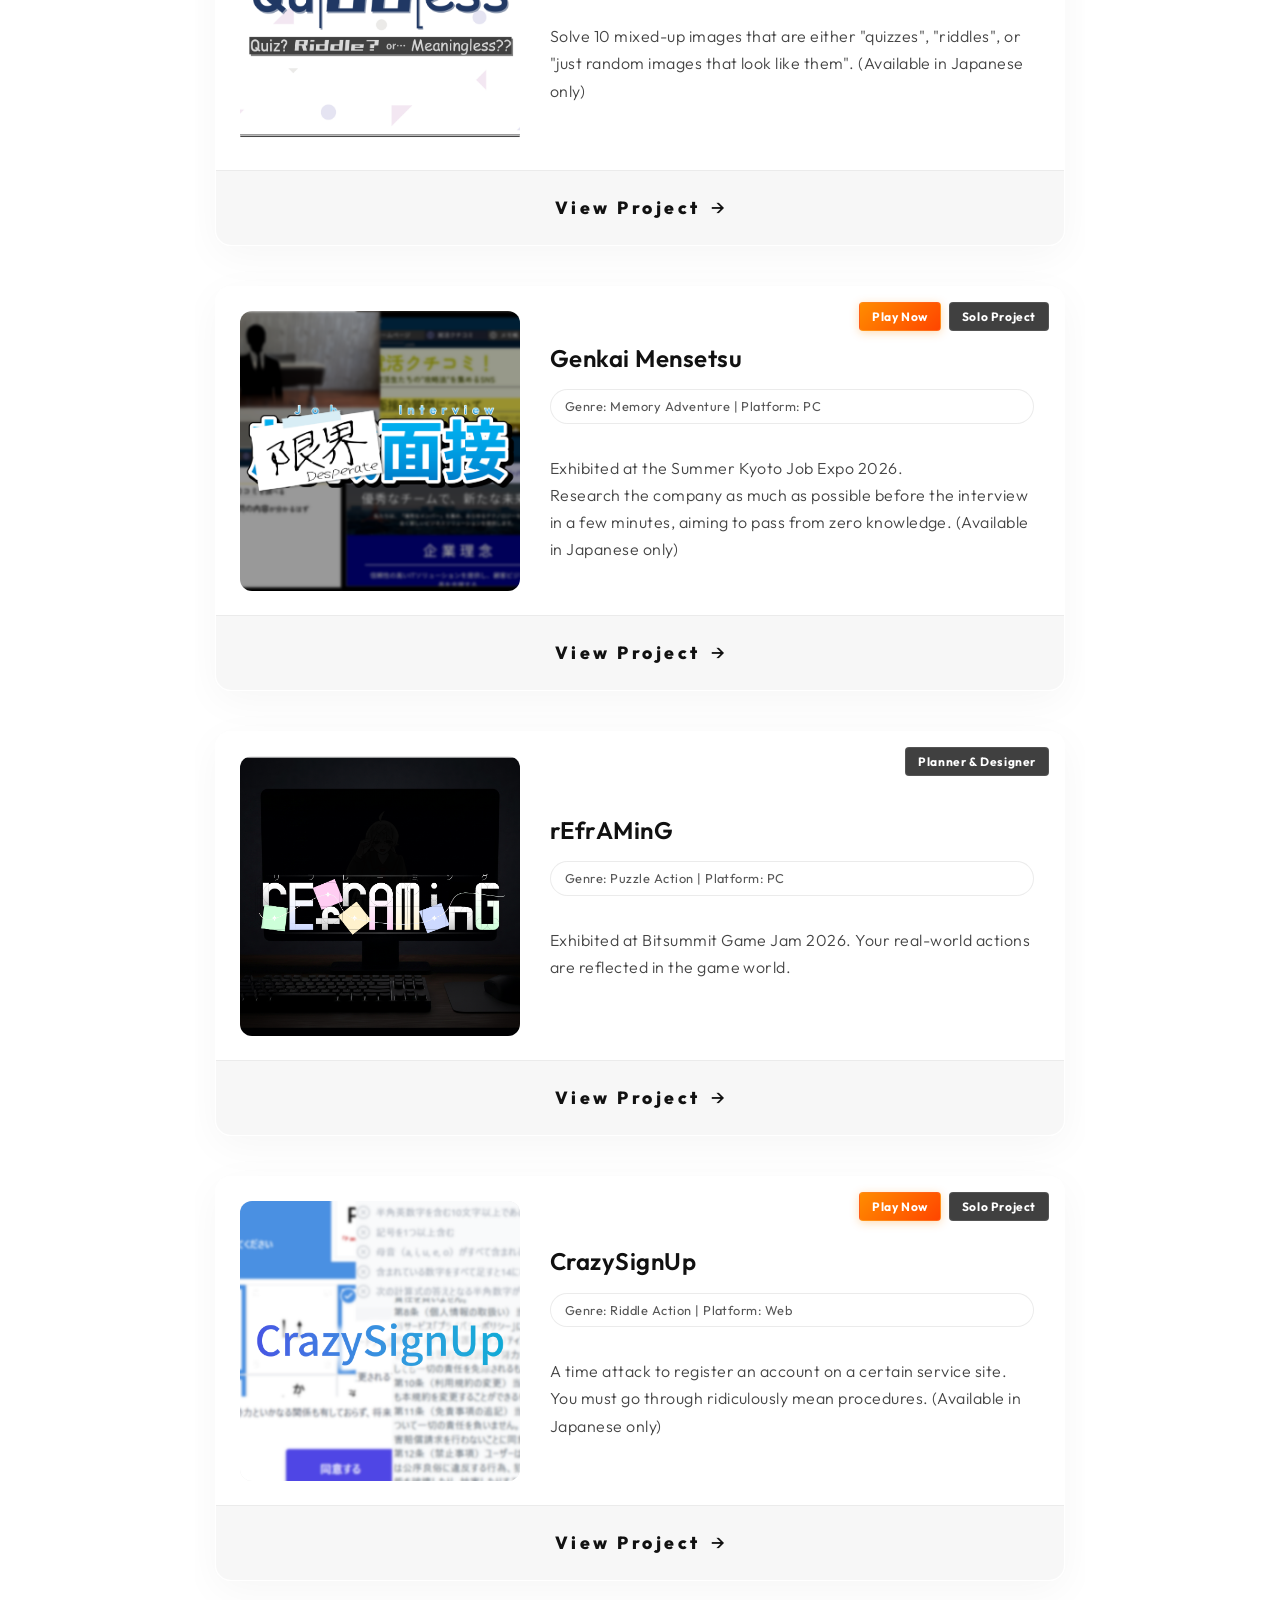
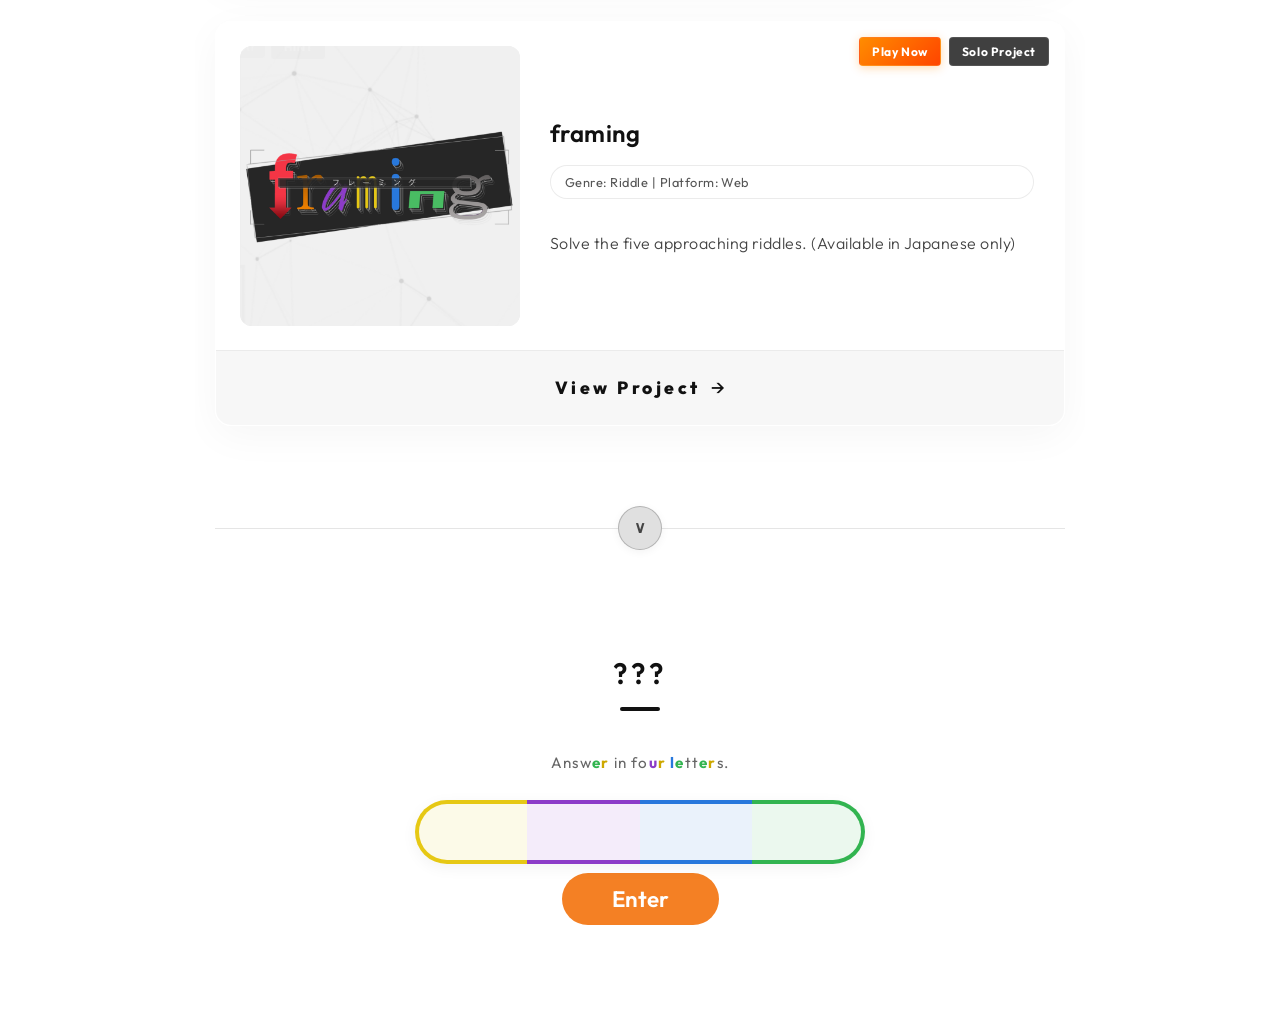
==== commit e24a57ad: "feat: add November Festival riddle exam" ====
--- a/en/index.html
+++ b/en/index.html
@@ -11,7 +11,7 @@
 <body>
 
     <canvas id="bg-canvas"></canvas>
-    <script src="../script.js?v=2.80" defer></script>
+    <script src="../script.js?v=2.81" defer></script>
 
     <header>
         <div class="lang-switcher">
@@ -45,6 +45,24 @@
 
     <section id="works">
         <h2>WORKS</h2>
+
+        <a href="https://x.com/Yamasora2614/status/2106580071657967717?s=20" target="_blank" rel="noopener noreferrer" class="work-card" data-exhibition-end="2026-11-08T00:00:00+09:00" data-active-label="View Project" data-ended-label="Exhibition Ended">
+            <div class="work-badges-container">
+                <div class="work-badge">Solo Project</div>
+            </div>
+            <div class="work-card-img">
+                <img src="../img/november_exam.png" alt="November Festival Riddle Exam">
+            </div>
+            <div class="work-card-content">
+                <h3>November Festival Riddle Exam</h3>
+                <div class="tag">Genre: Immersive Riddle Event | Platform: School Festival</div>
+                <p>An event exhibited at Kyoto Computer Gakuin's November Festival. Solve the riddles within the time limit and aim to pass the exam. (Available in Japanese only)</p>
+            </div>
+            <div class="work-card-action">
+                <span class="action-text">View Project</span>
+                <span class="action-arrow">→</span>
+            </div>
+        </a>
 
         <a href="https://araradesu.github.io/quiddless/" target="_blank" class="work-card">
             <div class="work-badges-container">
@@ -278,4 +296,4 @@
 
 </body>
 
-</html>+</html>
